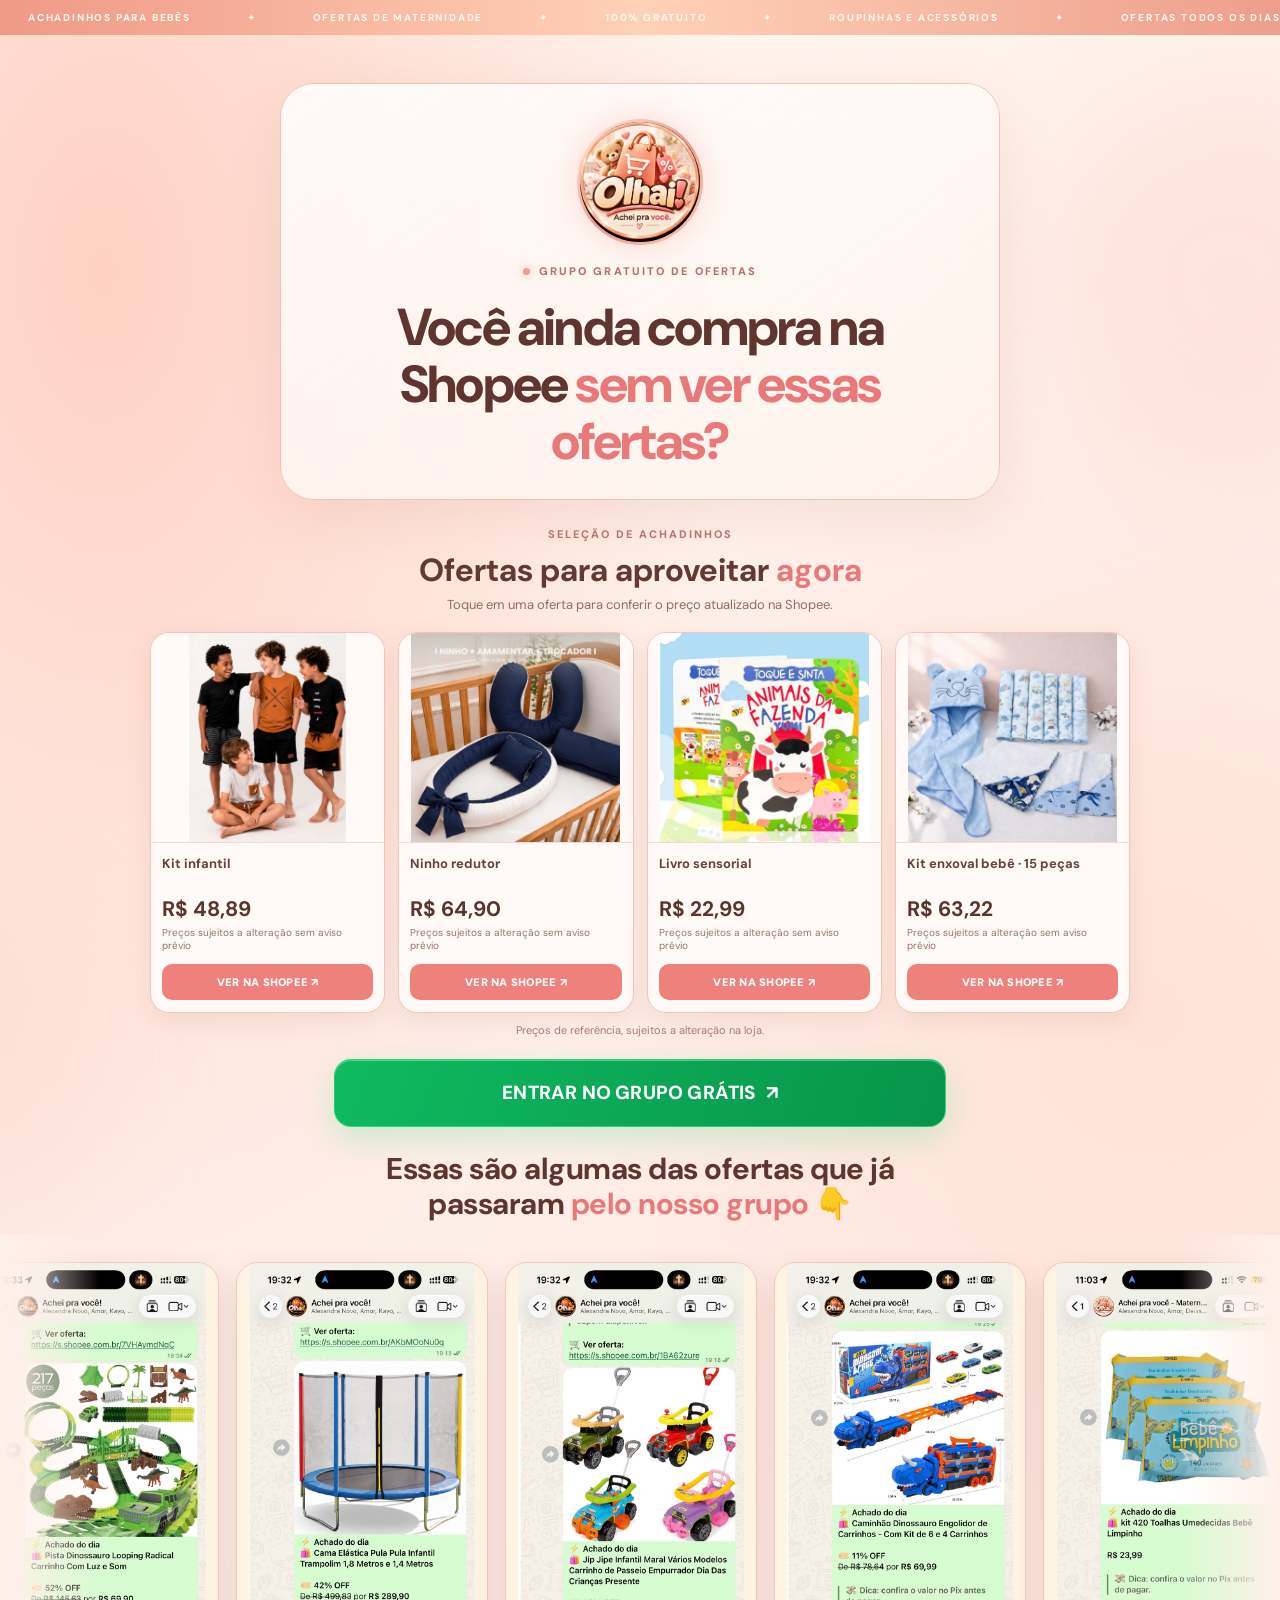
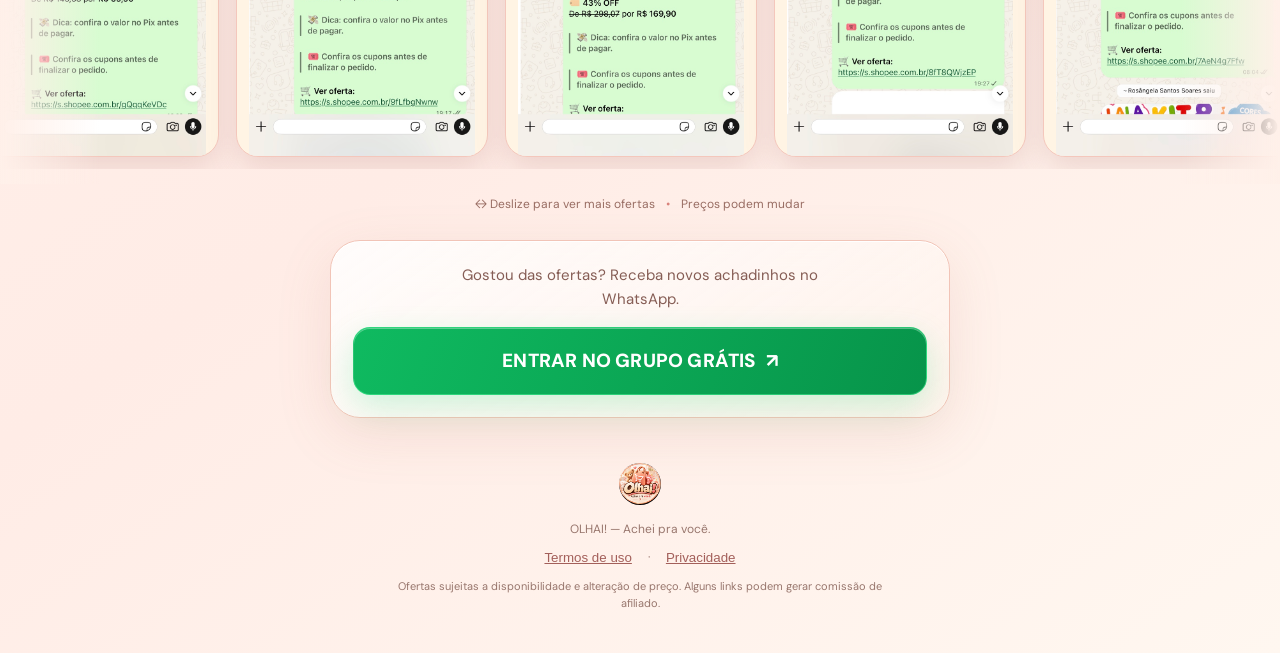
==== index.html @ b055be39 "final" ====
<!doctype html><html lang="pt-BR"><head><meta charset="utf-8"><meta name="viewport" content="width=device-width, initial-scale=1"><meta name="theme-color" content="#160f0b"><meta name="description" content="OLHAI: achadinhos e promoções selecionadas todos os dias no WhatsApp. Grupo 100% gratuito. Você só compra se quiser."><title>OLHAI! — Achei pra você</title><link rel="icon" href="favicon.png" type="image/png"><link rel="preconnect" href="https://fonts.googleapis.com"><link rel="preconnect" href="https://fonts.gstatic.com" crossorigin><link href="https://fonts.googleapis.com/css2?family=DM+Sans:wght@400;500;600;700;800&display=swap" rel="stylesheet"><link rel="stylesheet" href="style.css?v=20261020fotosreais"><script defer src="config.js?v=20261014b"></script><script defer src="script.js?v=20261020cards15"></script></head><body>
<div class="ambient ambient-one" aria-hidden="true"></div><div class="ambient ambient-two" aria-hidden="true"></div>
<div class="ticker" aria-label="Ofertas de maternidade e infantil"><div class="ticker-inner"><div class="ticker-set"><span class="ticker-item">ACHADINHOS PARA BEBÊS</span><span class="ticker-star">✦</span><span class="ticker-item">OFERTAS DE MATERNIDADE</span><span class="ticker-star">✦</span><span class="ticker-item">100% GRATUITO</span><span class="ticker-star">✦</span><span class="ticker-item">ROUPINHAS E ACESSÓRIOS</span><span class="ticker-star">✦</span><span class="ticker-item">OFERTAS TODOS OS DIAS</span><span class="ticker-star">✦</span><span class="ticker-item">VOCÊ COMPRA SE QUISER</span><span class="ticker-star">✦</span></div><div class="ticker-set" aria-hidden="true"><span class="ticker-item">ACHADINHOS PARA BEBÊS</span><span class="ticker-star">✦</span><span class="ticker-item">OFERTAS DE MATERNIDADE</span><span class="ticker-star">✦</span><span class="ticker-item">100% GRATUITO</span><span class="ticker-star">✦</span><span class="ticker-item">ROUPINHAS E ACESSÓRIOS</span><span class="ticker-star">✦</span><span class="ticker-item">OFERTAS TODOS OS DIAS</span><span class="ticker-star">✦</span><span class="ticker-item">VOCÊ COMPRA SE QUISER</span><span class="ticker-star">✦</span></div></div></div>
<main><section class="hero glass"><div class="logo-wrap"><img class="logo" src="logo.jpg" alt="Logo OLHAI — Achei pra você"></div><div class="eyebrow"><span class="live-dot"></span> GRUPO GRATUITO DE OFERTAS</div><h1>Você ainda compra na Shopee <em>sem ver essas ofertas?</em></h1></section><section class="featured-products" aria-labelledby="featured-title"><div class="featured-heading"><span class="featured-kicker">SELEÇÃO DE ACHADINHOS</span><h2 id="featured-title">Ofertas para aproveitar <em>agora</em></h2><p>Toque em uma oferta para conferir o preço atualizado na Shopee.</p></div><div class="featured-grid">
<a class="featured-card" href="https://s.shopee.com.br/6fiC6FoF1q" target="_blank" rel="noopener noreferrer sponsored"><div class="featured-visual"><img src="produto-01.jpg" alt="Foto do produto" loading="lazy" decoding="async"></div><div class="featured-details"><span class="featured-name">Kit infantil</span><strong>R$ 48,89</strong><small class="featured-price-note">Preços sujeitos a alteração sem aviso prévio</small><span class="featured-button">VER NA SHOPEE ↗</span></div></a>
<a class="featured-card" href="https://s.shopee.com.br/4qGXrm2icz" target="_blank" rel="noopener noreferrer sponsored"><div class="featured-visual"><img src="produto-02.jpg" alt="Foto do produto" loading="lazy" decoding="async"></div><div class="featured-details"><span class="featured-name">Ninho redutor</span><strong>R$ 64,90</strong><small class="featured-price-note">Preços sujeitos a alteração sem aviso prévio</small><span class="featured-button">VER NA SHOPEE ↗</span></div></a>
<a class="featured-card" href="https://s.shopee.com.br/30ota2JWts" target="_blank" rel="noopener noreferrer sponsored"><div class="featured-visual"><img src="produto-03.jpg" alt="Foto do produto" loading="lazy" decoding="async"></div><div class="featured-details"><span class="featured-name">Livro sensorial</span><strong>R$ 22,99</strong><small class="featured-price-note">Preços sujeitos a alteração sem aviso prévio</small><span class="featured-button">VER NA SHOPEE ↗</span></div></a>
<a class="featured-card" href="https://s.shopee.com.br/AKbThtaXzY" target="_blank" rel="noopener noreferrer sponsored"><div class="featured-visual"><img src="produto-04.jpg" alt="Foto do produto" loading="lazy" decoding="async"></div><div class="featured-details"><span class="featured-name">Kit enxoval bebê · 15 peças</span><strong>R$ 63,22</strong><small class="featured-price-note">Preços sujeitos a alteração sem aviso prévio</small><span class="featured-button">VER NA SHOPEE ↗</span></div></a>
</div><p class="featured-disclaimer">Preços de referência, sujeitos a alteração na loja.</p></section><div class="top-cta-wrap"><a class="cta top-cta" data-group href="#">ENTRAR NO GRUPO GRÁTIS <span aria-hidden="true">↗</span></a></div>
<section class="offers" aria-labelledby="offers-title"><div class="section-heading"><h2 id="offers-title">Essas são algumas das ofertas que já passaram <em>pelo nosso grupo 👇</em></h2></div><div class="carousel-bleed"><div class="edge-fade left"></div><div class="edge-fade right"></div><div class="carousel-viewport" id="carousel-viewport" aria-label="Carrossel de prints de ofertas; arraste para navegar"><div class="carousel-track" id="carousel-track"></div></div></div><div class="carousel-hint">↔ Deslize para ver mais ofertas <span>•</span> Preços podem mudar</div></section>
<section class="bottom glass"><p class="bottom-cta-text">Gostou das ofertas? Receba novos achadinhos no WhatsApp.</p><a class="cta" data-group href="#">ENTRAR NO GRUPO GRÁTIS <span aria-hidden="true">↗</span></a></section></main>
<footer><img src="logo.jpg" alt="" class="footer-logo"><p>OLHAI! — Achei pra você.</p><div class="footer-links"><button data-policy="terms">Termos de uso</button><span>·</span><button data-policy="privacy">Privacidade</button></div><small>Ofertas sujeitas a disponibilidade e alteração de preço. Alguns links podem gerar comissão de afiliado.</small></footer>
<dialog id="image-dialog" class="image-dialog"><button id="close-image" class="close" aria-label="Fechar imagem">×</button><img id="expanded-image" alt="Print da oferta ampliado"></dialog><dialog id="policy-dialog" class="policy-dialog"><button id="close-policy" class="close" aria-label="Fechar">×</button><h2 id="policy-title"></h2><p id="policy-text"></p></dialog>
</body></html>
---- style.css ----
:root{font-family:'DM Sans',Arial,sans-serif;color:#fff8ef;background:#150e0b;font-synthesis:none}*{box-sizing:border-box}html{width:100%;max-width:100%;overflow-x:clip}body{margin:0;width:100%;max-width:100%;min-height:100vh;overflow-x:clip;background:radial-gradient(ellipse at 10% 9%,#9b4b1d 0%,transparent 33%),radial-gradient(ellipse at 94% 38%,#75310f 0%,transparent 34%),linear-gradient(145deg,#20120b 0%,#140e0d 60%,#2b140b 100%)}button,a{-webkit-tap-highlight-color:transparent}.ambient{position:absolute;pointer-events:none;filter:blur(65px);opacity:.25;z-index:0}.ambient-one{width:400px;height:400px;top:80px;right:-150px;background:#f2a238;border-radius:50%}.ambient-two{width:300px;height:400px;top:870px;left:-200px;background:#d75b17;border-radius:50%}.ticker{height:35px;background:linear-gradient(90deg,#bc4a12,#f0a239,#b94611);color:#251107;overflow:hidden;white-space:nowrap;display:flex;align-items:center;font-size:10px;font-weight:800;letter-spacing:1.8px}.ticker-inner{min-width:max-content;animation:ticker 33s linear infinite}.ticker-inner span{padding:0 28px;color:#fff1ce}@keyframes ticker{to{transform:translateX(-40%)}}main{position:relative;z-index:1} .glass{background:linear-gradient(145deg,rgba(255,246,224,.16),rgba(255,242,220,.055));border:1px solid rgba(255,230,195,.25);box-shadow:0 20px 90px rgba(0,0,0,.19),inset 0 1px rgba(255,255,255,.18);backdrop-filter:blur(22px);-webkit-backdrop-filter:blur(22px)}.hero{width:min(92%,720px);margin:48px auto 0;border-radius:34px;padding:35px clamp(20px,5vw,54px) 38px;text-align:center}.logo-wrap{width:126px;height:126px;margin:0 auto 19px;border-radius:50%;padding:3px;background:linear-gradient(135deg,#ffdb77,#b75011,#f9ac39);box-shadow:0 0 32px #ff9a313b}.logo{width:100%;height:100%;object-fit:cover;border-radius:50%;display:block}.eyebrow{font-size:11px;letter-spacing:2.1px;font-weight:800;color:#ffbc6c;display:flex;align-items:center;justify-content:center;gap:9px}.live-dot{width:7px;height:7px;background:#fba93b;border-radius:50%;box-shadow:0 0 12px #ffb347}.hero h1{font-size:clamp(32px,5.2vw,52px);line-height:1.1;letter-spacing:-1.8px;max-width:590px;margin:21px auto 18px;font-weight:800}em{font-style:normal;color:#ffac42}.lead{font-size:clamp(15px,2.4vw,18px);line-height:1.65;color:#f4ddc8;max-width:535px;margin:0 auto 22px}.lead strong{color:#fff6e9;font-weight:700}.perks{display:flex;justify-content:center;flex-wrap:wrap;gap:9px;margin:0 auto 27px}.perks span{border:1px solid #ffc57c4b;background:#ffffff12;padding:8px 12px;border-radius:50px;font-size:12px;color:#ffe7cb;font-weight:700}.cta{position:relative;overflow:hidden;display:flex;justify-content:center;align-items:center;gap:10px;text-decoration:none;color:white;background:linear-gradient(105deg,#08b94e,#07803b);border:1px solid #50f59b82;border-radius:17px;padding:19px 16px;font-size:clamp(13px,2.5vw,17px);font-weight:800;letter-spacing:.2px;box-shadow:0 12px 34px #00d76732,inset 0 1px #ffffff55;animation:pulse 2.6s ease-in-out infinite;isolation:isolate}.cta:before{content:'';position:absolute;z-index:-1;inset:-120% auto -120% -45%;width:26%;background:linear-gradient(90deg,transparent,#ffffff66,transparent);transform:rotate(20deg);animation:shine 3.7s ease-in-out infinite}.cta:hover{filter:brightness(1.12)}@keyframes shine{0%,38%{left:-50%}80%,100%{left:125%}}@keyframes pulse{0%,100%{box-shadow:0 10px 30px #00d76732,0 0 0 0 #12d66b3b}55%{box-shadow:0 12px 34px #00d76745,0 0 0 9px #12d66b00}}.whatsapp{font-size:22px;line-height:1}.cta-caption{font-size:12px;color:#e4c6a7;margin:15px 0 0}.offers{margin:70px 0 72px}.section-heading{text-align:center;padding:0 20px;margin:0 auto 25px;max-width:650px}.section-heading h2{font-size:clamp(27px,4.4vw,41px);line-height:1.18;letter-spacing:-1px;margin:13px 0}.section-heading p{font-size:14px;color:#e4c6a7;margin:0}.gold{color:#f8b563}.carousel-bleed{width:100%;max-width:100%;position:relative;left:auto;transform:none;padding:15px 0;overflow:hidden}.carousel-viewport{width:100%;max-width:100%;overflow:hidden;touch-action:pan-y;cursor:grab;user-select:none;-webkit-user-select:none}.carousel-viewport.dragging{cursor:grabbing}.carousel-track{display:flex;gap:17px;width:max-content;will-change:transform;padding:12px 0}.offer-card{width:clamp(175px,22vw,252px);height:clamp(360px,43vw,495px);border:1px solid #ffd7a856;border-radius:22px;overflow:hidden;padding:0;flex-shrink:0;background:#fff4e4;box-shadow:0 18px 35px #0007;cursor:zoom-in;transition:box-shadow .2s,transform .2s}.offer-card:hover{box-shadow:0 20px 45px #000b,0 0 0 2px #ffaf57aa;transform:translateY(-3px)}.offer-image{width:100%;height:100%;object-fit:contain;display:block;pointer-events:none}.edge-fade{position:absolute;z-index:2;top:0;bottom:0;width:min(8vw,100px);pointer-events:none}.edge-fade.left{left:0;background:linear-gradient(90deg,#29180f,transparent)}.edge-fade.right{right:0;background:linear-gradient(270deg,#2a170f,transparent)}.carousel-hint{text-align:center;font-size:12px;color:#f3d0a8;margin:12px 0 0}.carousel-hint span{margin:0 8px;color:#ef9943}.bottom{width:min(92%,620px);margin:0 auto 75px;text-align:center;border-radius:30px;padding:34px clamp(20px,4vw,42px)}.bottom-icon{font-size:30px;color:#ffbc62}.bottom h2{font-size:clamp(30px,4vw,43px);line-height:1.1;margin:10px 0}.bottom p{color:#f4d5b8;font-size:15px;line-height:1.6;max-width:410px;margin:0 auto 18px}.free-pill{font-size:11px;letter-spacing:1px;font-weight:800;color:#ffe2a9;border:1px solid #ffd49b54;background:#ffffff0b;border-radius:30px;padding:11px;margin-bottom:22px}footer{position:relative;z-index:1;text-align:center;padding:0 20px 40px;color:#bda38c;font-size:12px}.footer-logo{width:42px;height:42px;border-radius:50%;object-fit:cover}.footer-links{display:flex;gap:10px;justify-content:center;margin:12px}.footer-links button{border:0;background:transparent;color:#e6b77f;cursor:pointer;text-decoration:underline}footer small{display:block;max-width:500px;margin:auto;font-size:11px;line-height:1.6}.image-dialog{border:1px solid #ffcd9266;border-radius:18px;padding:12px;background:#211610;max-width:min(94vw,570px);max-height:92vh;box-shadow:0 24px 100px #000c}.image-dialog::backdrop,.policy-dialog::backdrop{background:#000c;backdrop-filter:blur(5px)}.image-dialog img{display:block;max-width:100%;max-height:85vh;object-fit:contain;border-radius:9px}.close{position:absolute;top:8px;right:8px;z-index:2;border:0;background:#1d100de8;color:white;width:34px;height:34px;border-radius:50%;font-size:25px;cursor:pointer}.policy-dialog{position:relative;background:#2b1b12;color:#fff2de;border:1px solid #f3bb7b5e;border-radius:20px;padding:35px;max-width:min(92vw,540px);line-height:1.7}@media(max-width:600px){.ticker{height:29px}.hero{margin-top:19px;border-radius:27px;padding:24px 20px 27px}.logo-wrap{width:97px;height:97px;margin-bottom:17px}.hero h1{letter-spacing:-1.2px;margin:17px auto 14px}.lead{line-height:1.55}.perks{gap:6px;margin-bottom:22px}.perks span{font-size:10px;padding:7px 9px}.offers{margin:48px 0 52px}.section-heading{margin-bottom:14px}.carousel-track{gap:11px}.offer-card{width:43vw;height:83vw;border-radius:16px}.edge-fade{width:17px}.bottom{margin-bottom:48px}.carousel-hint{font-size:11px}}@media(prefers-reduced-motion:reduce){.ticker-inner,.cta,.cta:before{animation:none!important}}

/* Protecao contra deslocamento lateral em zoom e navegadores mobile */
main,section,footer{max-width:100%} .hero,.bottom{max-width:calc(100% - 24px)} .carousel-track{max-width:none} @supports (overflow:clip){html,body{overflow-x:clip}}

/* Containment: avoid horizontal document expansion at any viewport width */
html,body{min-width:0;overflow-x:hidden}main,.offers,.carousel-bleed,.carousel-viewport{min-width:0;max-width:100%}.carousel-bleed{left:0;right:0;transform:none}.carousel-track{max-width:none;flex-wrap:nowrap}.hero,.bottom{box-sizing:border-box;margin-left:auto;margin-right:auto}

/* Layout compacto: ofertas imediatamente após o título */
.hero{padding-bottom:28px}.hero h1{margin-bottom:0}.offers{margin:24px 0 28px}.section-heading{margin-bottom:12px}.section-heading h2{font-size:clamp(20px,3.7vw,30px);letter-spacing:-.5px}.bottom{margin-bottom:45px;padding:22px}.bottom-cta-text{margin:0 auto 16px!important;font-size:15px!important}body{overflow-x:hidden}.carousel-bleed{overflow:hidden;width:100%;max-width:100%}
@media(max-width:600px){.hero{padding-bottom:24px}.offers{margin:18px 0 25px}.section-heading h2{font-size:22px}.section-heading{padding:0 16px}}

/* Botão de acesso direto entre o título e o carrossel */
.top-cta-wrap{width:min(92%,480px);margin:22px auto 0;padding:0 4px}.top-cta{min-height:56px}@media(max-width:600px){.top-cta-wrap{margin-top:15px}.top-cta{min-height:52px;padding:15px 12px}}

/* Faixa superior em loop continuo, sem intervalos */
.ticker{width:100%;overflow:hidden}.ticker-inner{display:flex;align-items:center;width:max-content;min-width:0;animation:ticker-loop 26s linear infinite;will-change:transform}.ticker-set{flex:0 0 auto;white-space:nowrap}.ticker-set span{padding:0 28px;color:#fff1ce}@keyframes ticker-loop{from{transform:translateX(0)}to{transform:translateX(-50%)}}
@media(prefers-reduced-motion:reduce){.ticker-inner{animation:none}}

/* iOS/Android: permitir gesto horizontal dentro do carrossel, sem bloquear a rolagem vertical da página. */
.carousel-viewport{touch-action:pan-y pinch-zoom;overscroll-behavior-x:contain;-webkit-user-select:none;user-select:none}
.carousel-track,.offer-card,.offer-image{touch-action:pan-y pinch-zoom}
.carousel-track{transform:translate3d(0,0,0)}

/* iOS: keep the document canvas aligned to the actually visible viewport when zoom changes. */
html{width:100%;min-width:0;overflow-x:clip}
body{width:var(--olhai-visible-width,100%);max-width:none;min-width:0;margin:0 auto;overflow-x:clip}
main,footer,.ticker{width:100%;max-width:100%}
.hero,.bottom,.top-cta-wrap{margin-left:auto;margin-right:auto}
.carousel-bleed,.carousel-viewport{width:100%;max-width:100%;overflow:hidden}

/* CTAs: maior destaque no celular, sem alterar a largura responsiva */
.top-cta-wrap{width:min(92%,620px)}
.cta{min-height:68px;padding:21px 20px;font-size:clamp(16px,2.8vw,19px);line-height:1.25;text-align:center}
@media(max-width:600px){
 .top-cta-wrap{width:calc(100% - 32px);max-width:620px;padding:0;margin-top:16px}
 .top-cta,.bottom .cta{width:100%;min-height:68px;padding:20px 12px;font-size:16px;font-weight:800;letter-spacing:.1px;border-radius:16px}
 .bottom{width:calc(100% - 32px);padding:20px 14px}
}

/* Identidade maternidade e infantil */
:root{color:#593832;background:#fff2ed}
body{background:radial-gradient(ellipse at 8% 12%,#ffd1c4 0%,transparent 39%),radial-gradient(ellipse at 90% 45%,#ffe2d7 0%,transparent 38%),linear-gradient(145deg,#fff7f0 0%,#ffece6 65%,#fff7f0 100%)}
.ambient-one{background:#f9ac9c;opacity:.18}.ambient-two{background:#f3b6a7;opacity:.16}
.ticker{background:linear-gradient(90deg,#ef9986,#ffd1b7,#ed9e8c);color:#6a3430}.ticker-set span{color:#fff8f4}
.glass{background:linear-gradient(145deg,rgba(255,255,255,.82),rgba(255,243,236,.68));border-color:#f1c4b7;box-shadow:0 16px 55px #b36c5922,inset 0 1px #fff}
.hero h1,.section-heading h2{color:#60352f}.hero h1 em,.section-heading em,em{color:#e87978}
.logo-wrap{background:linear-gradient(135deg,#fff1e3,#ed9b88,#ffc7af);box-shadow:0 0 32px #f3a49c65}
.eyebrow{color:#b96e68}.live-dot{background:#ef9c8c;box-shadow:0 0 12px #efa596}
.cta{background:linear-gradient(110deg,#0fba60,#07944a);color:white}
.carousel-hint{color:#996d63}.carousel-hint span{color:#d9837b}
.offer-card{border-color:#f4c7bc;box-shadow:0 12px 30px #9d625b30}
.edge-fade.left{background:linear-gradient(90deg,#fff0e9,transparent)}.edge-fade.right{background:linear-gradient(270deg,#fff0e9,transparent)}
.bottom p{color:#865d55}footer{color:#98766d}footer .footer-links button{color:#a35f5a}
.policy-dialog{background:#fff4ed;color:#633d37;border-color:#f3c3b9}.image-dialog{background:#fff2ed;border-color:#eeb7a7}

/* Corrige a faixa contínua sem lacunas */
.ticker{overflow:hidden;display:flex;width:100%;white-space:nowrap}
.ticker-inner{display:flex;align-items:center;width:max-content;min-width:max-content;flex:none;gap:0;animation:olhaiContinuous 36s linear infinite!important}
.ticker-set{display:flex;align-items:center;flex:0 0 auto;gap:0;white-space:nowrap}
.ticker-item{display:inline-flex;align-items:center;flex:none;padding:0 26px;font-weight:800}
.ticker-star{display:inline-flex;flex:none;padding:0 9px;color:#fff8f4}
@keyframes olhaiContinuous{0%{transform:translate3d(0,0,0)}100%{transform:translate3d(-50%,0,0)}}
@media(max-width:600px){.ticker-item{padding:0 18px}.ticker-star{padding:0 7px}}
@media(prefers-reduced-motion:reduce){.ticker-inner{animation:none!important}}

/* Quatro ofertas clicáveis, imediatamente abaixo do destaque principal */
.featured-products{width:min(92%,980px);margin:22px auto 12px;box-sizing:border-box}
.featured-heading{text-align:center;margin:0 auto 19px}
.featured-kicker{font-size:11px;letter-spacing:2px;color:#bb7770;font-weight:800}
.featured-heading h2{font-size:clamp(22px,3.3vw,32px);color:#633a33;line-height:1.16;margin:9px 0 7px}
.featured-heading h2 em{font-style:normal;color:#e87978}
.featured-heading p{font-size:13px;color:#936d64;margin:0}
.featured-grid{display:grid;grid-template-columns:repeat(4,minmax(0,1fr));gap:13px}
.featured-card{display:flex;flex-direction:column;min-width:0;overflow:hidden;text-decoration:none;border-radius:19px;background:#fffaf7;border:1px solid #f0c6ba;box-shadow:0 8px 23px #a36a5b20;transition:transform .2s,box-shadow .2s}
.featured-card:hover{transform:translateY(-3px);box-shadow:0 12px 28px #a36a5b33}
.featured-visual{height:105px;display:grid;place-items:center;font-size:51px;background:linear-gradient(140deg,#ffe2d8,#fff2e9);border-bottom:1px solid #f5d8cf}
.featured-details{display:flex;flex-direction:column;gap:8px;padding:13px 11px 12px;flex:1;min-width:0}
.featured-name{font-size:13px;font-weight:700;color:#67413a;min-height:34px;line-height:1.3}
.featured-details strong{font-size:21px;color:#59352e;line-height:1.1}
.featured-button{display:block;margin-top:auto;text-align:center;border-radius:10px;background:#ee817c;color:white;padding:11px 4px;font-size:11px;font-weight:900;letter-spacing:.25px}
.featured-disclaimer{text-align:center;color:#a47d73;font-size:11px;margin:10px 0 0}
@media(max-width:700px){.featured-grid{grid-template-columns:repeat(2,minmax(0,1fr));gap:10px}.featured-products{width:calc(100% - 32px);margin-top:18px}.featured-visual{height:95px;font-size:45px}.featured-details strong{font-size:20px}.featured-button{font-size:10px}}

/* Fotos reais dos produtos, responsivas e sem cortes */
.featured-visual{height:clamp(145px,18vw,210px);padding:0;overflow:hidden;background:#fffaf7;display:block}
.featured-visual img{display:block;width:100%;height:100%;object-fit:contain;object-position:center}
.featured-price-note{display:block;font-size:10px;line-height:1.3;color:#98736b;margin-top:-3px;margin-bottom:4px}
@media(max-width:700px){.featured-visual{height:clamp(140px,39vw,200px)}.featured-price-note{font-size:9px}}
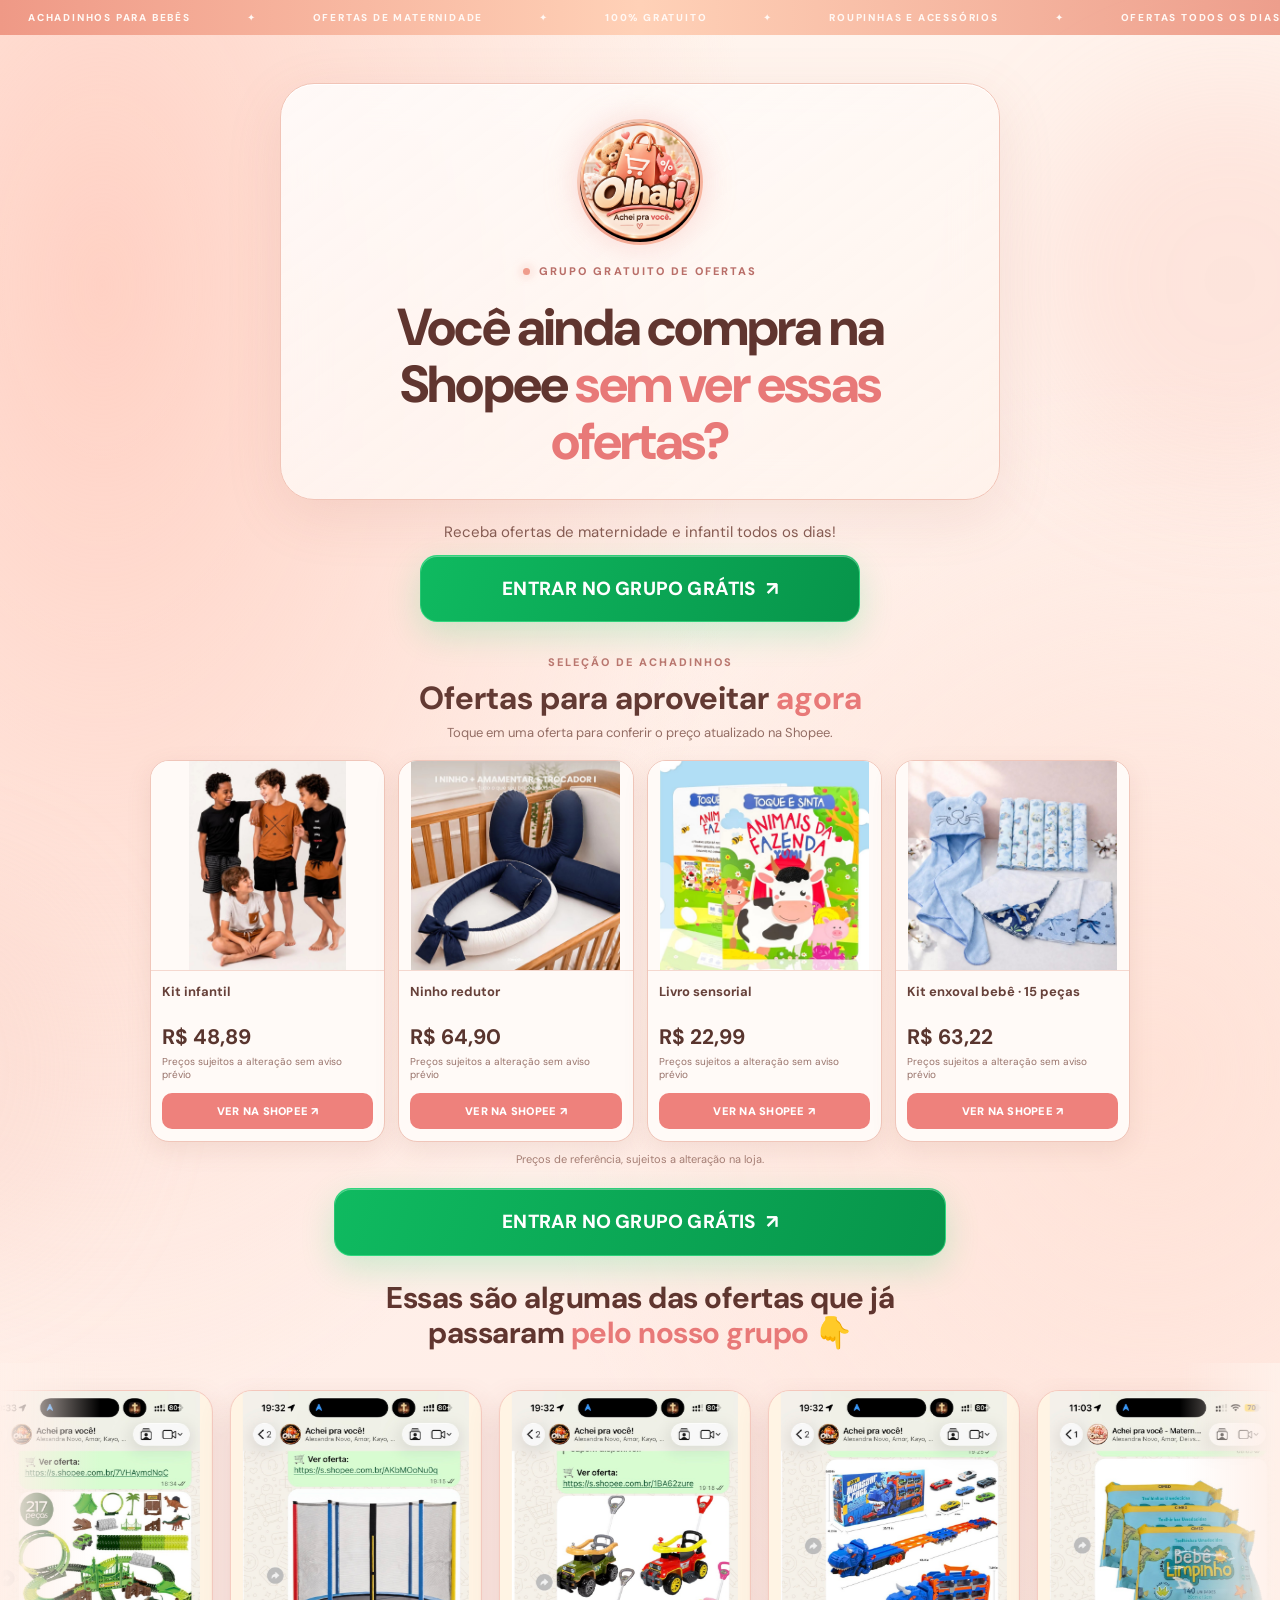
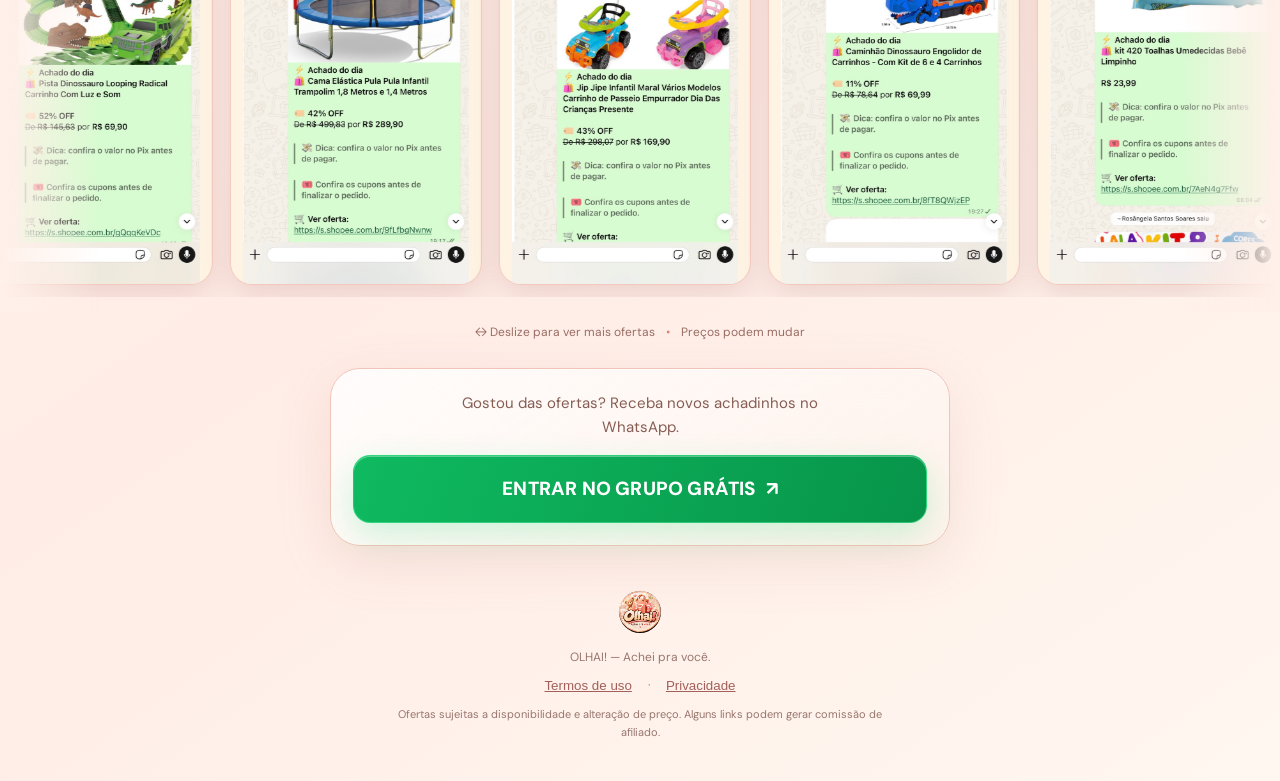
==== commit c7b48fa0: "final" ====
--- a/index.html
+++ b/index.html
@@ -1,7 +1,7 @@
-<!doctype html><html lang="pt-BR"><head><meta charset="utf-8"><meta name="viewport" content="width=device-width, initial-scale=1"><meta name="theme-color" content="#160f0b"><meta name="description" content="OLHAI: achadinhos e promoções selecionadas todos os dias no WhatsApp. Grupo 100% gratuito. Você só compra se quiser."><title>OLHAI! — Achei pra você</title><link rel="icon" href="favicon.png" type="image/png"><link rel="preconnect" href="https://fonts.googleapis.com"><link rel="preconnect" href="https://fonts.gstatic.com" crossorigin><link href="https://fonts.googleapis.com/css2?family=DM+Sans:wght@400;500;600;700;800&display=swap" rel="stylesheet"><link rel="stylesheet" href="style.css?v=20261020fotosreais"><script defer src="config.js?v=20261014b"></script><script defer src="script.js?v=20261020cards15"></script></head><body>
+<!doctype html><html lang="pt-BR"><head><meta charset="utf-8"><meta name="viewport" content="width=device-width, initial-scale=1"><meta name="theme-color" content="#160f0b"><meta name="description" content="OLHAI: achadinhos e promoções selecionadas todos os dias no WhatsApp. Grupo 100% gratuito. Você só compra se quiser."><title>OLHAI! — Achei pra você</title><link rel="icon" href="favicon.png" type="image/png"><link rel="preconnect" href="https://fonts.googleapis.com"><link rel="preconnect" href="https://fonts.gstatic.com" crossorigin><link href="https://fonts.googleapis.com/css2?family=DM+Sans:wght@400;500;600;700;800&display=swap" rel="stylesheet"><link rel="stylesheet" href="style.css?v=20261020botao3"><script defer src="config.js?v=20261014b"></script><script defer src="script.js?v=20261020cards15"></script></head><body>
 <div class="ambient ambient-one" aria-hidden="true"></div><div class="ambient ambient-two" aria-hidden="true"></div>
 <div class="ticker" aria-label="Ofertas de maternidade e infantil"><div class="ticker-inner"><div class="ticker-set"><span class="ticker-item">ACHADINHOS PARA BEBÊS</span><span class="ticker-star">✦</span><span class="ticker-item">OFERTAS DE MATERNIDADE</span><span class="ticker-star">✦</span><span class="ticker-item">100% GRATUITO</span><span class="ticker-star">✦</span><span class="ticker-item">ROUPINHAS E ACESSÓRIOS</span><span class="ticker-star">✦</span><span class="ticker-item">OFERTAS TODOS OS DIAS</span><span class="ticker-star">✦</span><span class="ticker-item">VOCÊ COMPRA SE QUISER</span><span class="ticker-star">✦</span></div><div class="ticker-set" aria-hidden="true"><span class="ticker-item">ACHADINHOS PARA BEBÊS</span><span class="ticker-star">✦</span><span class="ticker-item">OFERTAS DE MATERNIDADE</span><span class="ticker-star">✦</span><span class="ticker-item">100% GRATUITO</span><span class="ticker-star">✦</span><span class="ticker-item">ROUPINHAS E ACESSÓRIOS</span><span class="ticker-star">✦</span><span class="ticker-item">OFERTAS TODOS OS DIAS</span><span class="ticker-star">✦</span><span class="ticker-item">VOCÊ COMPRA SE QUISER</span><span class="ticker-star">✦</span></div></div></div>
-<main><section class="hero glass"><div class="logo-wrap"><img class="logo" src="logo.jpg" alt="Logo OLHAI — Achei pra você"></div><div class="eyebrow"><span class="live-dot"></span> GRUPO GRATUITO DE OFERTAS</div><h1>Você ainda compra na Shopee <em>sem ver essas ofertas?</em></h1></section><section class="featured-products" aria-labelledby="featured-title"><div class="featured-heading"><span class="featured-kicker">SELEÇÃO DE ACHADINHOS</span><h2 id="featured-title">Ofertas para aproveitar <em>agora</em></h2><p>Toque em uma oferta para conferir o preço atualizado na Shopee.</p></div><div class="featured-grid">
+<main><section class="hero glass"><div class="logo-wrap"><img class="logo" src="logo.jpg" alt="Logo OLHAI — Achei pra você"></div><div class="eyebrow"><span class="live-dot"></span> GRUPO GRATUITO DE OFERTAS</div><h1>Você ainda compra na Shopee <em>sem ver essas ofertas?</em></h1></section><section class="hero-cta-section" aria-label="Entrar no grupo de maternidade"><p>Receba ofertas de maternidade e infantil todos os dias!</p><a class="cta hero-cta" data-group href="#">ENTRAR NO GRUPO GRÁTIS <span aria-hidden="true">↗</span></a></section><section class="featured-products" aria-labelledby="featured-title"><div class="featured-heading"><span class="featured-kicker">SELEÇÃO DE ACHADINHOS</span><h2 id="featured-title">Ofertas para aproveitar <em>agora</em></h2><p>Toque em uma oferta para conferir o preço atualizado na Shopee.</p></div><div class="featured-grid">
 <a class="featured-card" href="https://s.shopee.com.br/6fiC6FoF1q" target="_blank" rel="noopener noreferrer sponsored"><div class="featured-visual"><img src="produto-01.jpg" alt="Foto do produto" loading="lazy" decoding="async"></div><div class="featured-details"><span class="featured-name">Kit infantil</span><strong>R$ 48,89</strong><small class="featured-price-note">Preços sujeitos a alteração sem aviso prévio</small><span class="featured-button">VER NA SHOPEE ↗</span></div></a>
 <a class="featured-card" href="https://s.shopee.com.br/4qGXrm2icz" target="_blank" rel="noopener noreferrer sponsored"><div class="featured-visual"><img src="produto-02.jpg" alt="Foto do produto" loading="lazy" decoding="async"></div><div class="featured-details"><span class="featured-name">Ninho redutor</span><strong>R$ 64,90</strong><small class="featured-price-note">Preços sujeitos a alteração sem aviso prévio</small><span class="featured-button">VER NA SHOPEE ↗</span></div></a>
 <a class="featured-card" href="https://s.shopee.com.br/30ota2JWts" target="_blank" rel="noopener noreferrer sponsored"><div class="featured-visual"><img src="produto-03.jpg" alt="Foto do produto" loading="lazy" decoding="async"></div><div class="featured-details"><span class="featured-name">Livro sensorial</span><strong>R$ 22,99</strong><small class="featured-price-note">Preços sujeitos a alteração sem aviso prévio</small><span class="featured-button">VER NA SHOPEE ↗</span></div></a>
--- a/style.css
+++ b/style.css
@@ -87,3 +87,10 @@
 .featured-visual img{display:block;width:100%;height:100%;object-fit:contain;object-position:center}
 .featured-price-note{display:block;font-size:10px;line-height:1.3;color:#98736b;margin-top:-3px;margin-bottom:4px}
 @media(max-width:700px){.featured-visual{height:clamp(140px,39vw,200px)}.featured-price-note{font-size:9px}}
+
+/* CTA extra abaixo do destaque principal */
+.hero-cta-section{display:flex;flex-direction:column;align-items:center;gap:12px;text-align:center;padding:22px 16px 6px;margin:0 auto;max-width:620px}
+.hero-cta-section p{margin:0;color:#855c53;font-size:15px;line-height:1.4}
+.hero-cta-section .hero-cta{display:flex;align-items:center;justify-content:center;width:min(100%,440px);min-height:58px;text-align:center;box-sizing:border-box;animation:olhaiCtaPulse 2.8s ease-in-out infinite}
+@keyframes olhaiCtaPulse{0%,100%{box-shadow:0 4px 12px rgba(28,139,78,.16)}50%{box-shadow:0 4px 23px rgba(28,139,78,.35)}}
+@media(max-width:600px){.hero-cta-section{padding:18px 14px 2px;gap:10px}.hero-cta-section p{font-size:13px}.hero-cta-section .hero-cta{min-height:54px}}
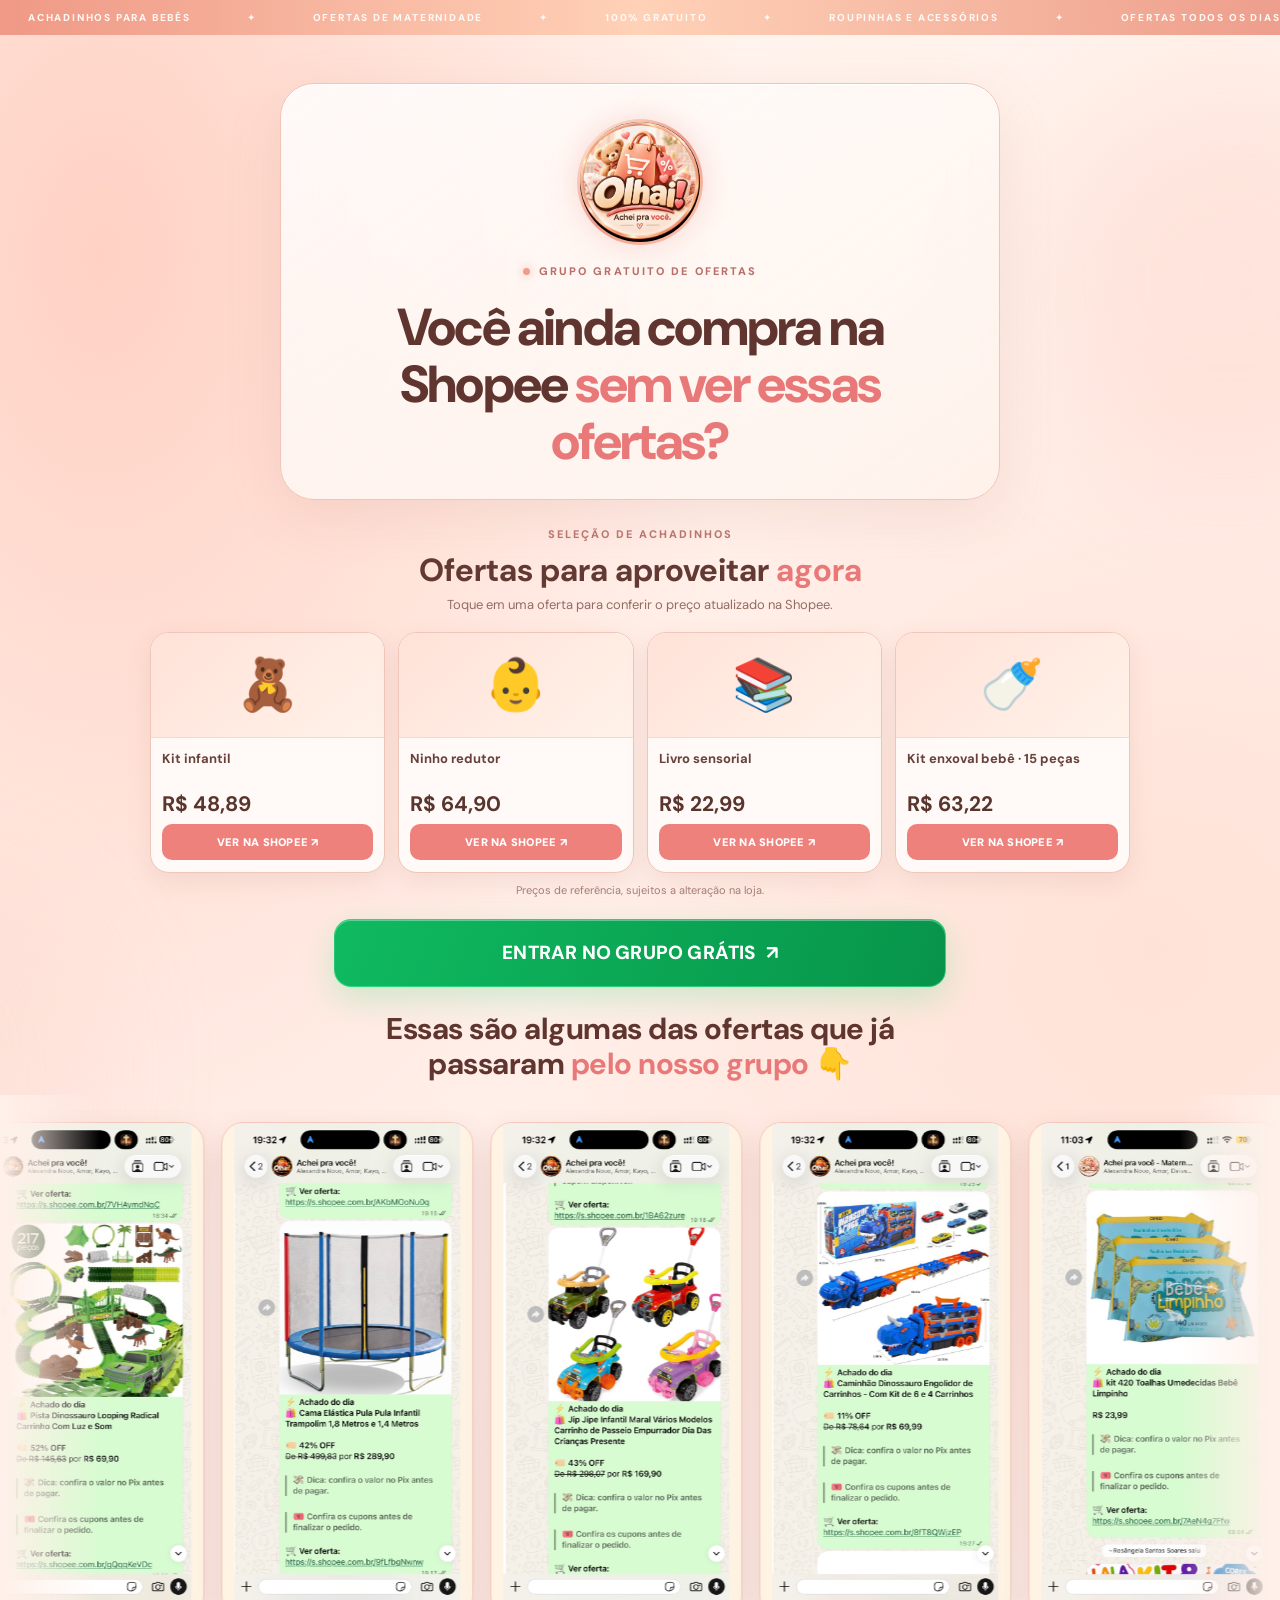
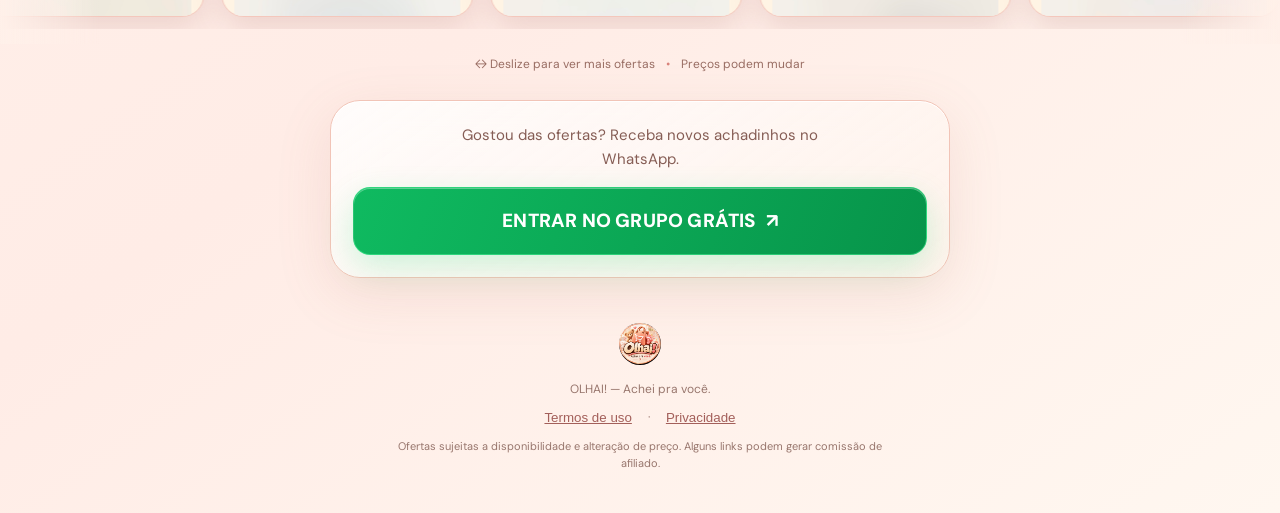
==== commit 36c654cc: "final" ====
--- a/index.html
+++ b/index.html
@@ -1,11 +1,11 @@
-<!doctype html><html lang="pt-BR"><head><meta charset="utf-8"><meta name="viewport" content="width=device-width, initial-scale=1"><meta name="theme-color" content="#160f0b"><meta name="description" content="OLHAI: achadinhos e promoções selecionadas todos os dias no WhatsApp. Grupo 100% gratuito. Você só compra se quiser."><title>OLHAI! — Achei pra você</title><link rel="icon" href="favicon.png" type="image/png"><link rel="preconnect" href="https://fonts.googleapis.com"><link rel="preconnect" href="https://fonts.gstatic.com" crossorigin><link href="https://fonts.googleapis.com/css2?family=DM+Sans:wght@400;500;600;700;800&display=swap" rel="stylesheet"><link rel="stylesheet" href="style.css?v=20261020botao3"><script defer src="config.js?v=20261014b"></script><script defer src="script.js?v=20261020cards15"></script></head><body>
+<!doctype html><html lang="pt-BR"><head><meta charset="utf-8"><meta name="viewport" content="width=device-width, initial-scale=1"><meta name="theme-color" content="#160f0b"><meta name="description" content="OLHAI: achadinhos e promoções selecionadas todos os dias no WhatsApp. Grupo 100% gratuito. Você só compra se quiser."><title>OLHAI! — Achei pra você</title><link rel="icon" href="favicon.png" type="image/png"><link rel="preconnect" href="https://fonts.googleapis.com"><link rel="preconnect" href="https://fonts.gstatic.com" crossorigin><link href="https://fonts.googleapis.com/css2?family=DM+Sans:wght@400;500;600;700;800&display=swap" rel="stylesheet"><link rel="stylesheet" href="style.css?v=20261020cards15"><script defer src="config.js?v=20261014b"></script><script defer src="script.js?v=20261020cards15"></script></head><body>
 <div class="ambient ambient-one" aria-hidden="true"></div><div class="ambient ambient-two" aria-hidden="true"></div>
 <div class="ticker" aria-label="Ofertas de maternidade e infantil"><div class="ticker-inner"><div class="ticker-set"><span class="ticker-item">ACHADINHOS PARA BEBÊS</span><span class="ticker-star">✦</span><span class="ticker-item">OFERTAS DE MATERNIDADE</span><span class="ticker-star">✦</span><span class="ticker-item">100% GRATUITO</span><span class="ticker-star">✦</span><span class="ticker-item">ROUPINHAS E ACESSÓRIOS</span><span class="ticker-star">✦</span><span class="ticker-item">OFERTAS TODOS OS DIAS</span><span class="ticker-star">✦</span><span class="ticker-item">VOCÊ COMPRA SE QUISER</span><span class="ticker-star">✦</span></div><div class="ticker-set" aria-hidden="true"><span class="ticker-item">ACHADINHOS PARA BEBÊS</span><span class="ticker-star">✦</span><span class="ticker-item">OFERTAS DE MATERNIDADE</span><span class="ticker-star">✦</span><span class="ticker-item">100% GRATUITO</span><span class="ticker-star">✦</span><span class="ticker-item">ROUPINHAS E ACESSÓRIOS</span><span class="ticker-star">✦</span><span class="ticker-item">OFERTAS TODOS OS DIAS</span><span class="ticker-star">✦</span><span class="ticker-item">VOCÊ COMPRA SE QUISER</span><span class="ticker-star">✦</span></div></div></div>
-<main><section class="hero glass"><div class="logo-wrap"><img class="logo" src="logo.jpg" alt="Logo OLHAI — Achei pra você"></div><div class="eyebrow"><span class="live-dot"></span> GRUPO GRATUITO DE OFERTAS</div><h1>Você ainda compra na Shopee <em>sem ver essas ofertas?</em></h1></section><section class="hero-cta-section" aria-label="Entrar no grupo de maternidade"><p>Receba ofertas de maternidade e infantil todos os dias!</p><a class="cta hero-cta" data-group href="#">ENTRAR NO GRUPO GRÁTIS <span aria-hidden="true">↗</span></a></section><section class="featured-products" aria-labelledby="featured-title"><div class="featured-heading"><span class="featured-kicker">SELEÇÃO DE ACHADINHOS</span><h2 id="featured-title">Ofertas para aproveitar <em>agora</em></h2><p>Toque em uma oferta para conferir o preço atualizado na Shopee.</p></div><div class="featured-grid">
-<a class="featured-card" href="https://s.shopee.com.br/6fiC6FoF1q" target="_blank" rel="noopener noreferrer sponsored"><div class="featured-visual"><img src="produto-01.jpg" alt="Foto do produto" loading="lazy" decoding="async"></div><div class="featured-details"><span class="featured-name">Kit infantil</span><strong>R$ 48,89</strong><small class="featured-price-note">Preços sujeitos a alteração sem aviso prévio</small><span class="featured-button">VER NA SHOPEE ↗</span></div></a>
-<a class="featured-card" href="https://s.shopee.com.br/4qGXrm2icz" target="_blank" rel="noopener noreferrer sponsored"><div class="featured-visual"><img src="produto-02.jpg" alt="Foto do produto" loading="lazy" decoding="async"></div><div class="featured-details"><span class="featured-name">Ninho redutor</span><strong>R$ 64,90</strong><small class="featured-price-note">Preços sujeitos a alteração sem aviso prévio</small><span class="featured-button">VER NA SHOPEE ↗</span></div></a>
-<a class="featured-card" href="https://s.shopee.com.br/30ota2JWts" target="_blank" rel="noopener noreferrer sponsored"><div class="featured-visual"><img src="produto-03.jpg" alt="Foto do produto" loading="lazy" decoding="async"></div><div class="featured-details"><span class="featured-name">Livro sensorial</span><strong>R$ 22,99</strong><small class="featured-price-note">Preços sujeitos a alteração sem aviso prévio</small><span class="featured-button">VER NA SHOPEE ↗</span></div></a>
-<a class="featured-card" href="https://s.shopee.com.br/AKbThtaXzY" target="_blank" rel="noopener noreferrer sponsored"><div class="featured-visual"><img src="produto-04.jpg" alt="Foto do produto" loading="lazy" decoding="async"></div><div class="featured-details"><span class="featured-name">Kit enxoval bebê · 15 peças</span><strong>R$ 63,22</strong><small class="featured-price-note">Preços sujeitos a alteração sem aviso prévio</small><span class="featured-button">VER NA SHOPEE ↗</span></div></a>
+<main><section class="hero glass"><div class="logo-wrap"><img class="logo" src="logo.jpg" alt="Logo OLHAI — Achei pra você"></div><div class="eyebrow"><span class="live-dot"></span> GRUPO GRATUITO DE OFERTAS</div><h1>Você ainda compra na Shopee <em>sem ver essas ofertas?</em></h1></section><section class="featured-products" aria-labelledby="featured-title"><div class="featured-heading"><span class="featured-kicker">SELEÇÃO DE ACHADINHOS</span><h2 id="featured-title">Ofertas para aproveitar <em>agora</em></h2><p>Toque em uma oferta para conferir o preço atualizado na Shopee.</p></div><div class="featured-grid">
+<a class="featured-card" href="https://s.shopee.com.br/6fiC6FoF1q" target="_blank" rel="noopener noreferrer sponsored"><div class="featured-visual" aria-hidden="true">🧸</div><div class="featured-details"><span class="featured-name">Kit infantil</span><strong>R$ 48,89</strong><span class="featured-button">VER NA SHOPEE ↗</span></div></a>
+<a class="featured-card" href="https://s.shopee.com.br/4qGXrm2icz" target="_blank" rel="noopener noreferrer sponsored"><div class="featured-visual" aria-hidden="true">👶</div><div class="featured-details"><span class="featured-name">Ninho redutor</span><strong>R$ 64,90</strong><span class="featured-button">VER NA SHOPEE ↗</span></div></a>
+<a class="featured-card" href="https://s.shopee.com.br/30ota2JWts" target="_blank" rel="noopener noreferrer sponsored"><div class="featured-visual" aria-hidden="true">📚</div><div class="featured-details"><span class="featured-name">Livro sensorial</span><strong>R$ 22,99</strong><span class="featured-button">VER NA SHOPEE ↗</span></div></a>
+<a class="featured-card" href="https://s.shopee.com.br/AKbThtaXzY" target="_blank" rel="noopener noreferrer sponsored"><div class="featured-visual" aria-hidden="true">🍼</div><div class="featured-details"><span class="featured-name">Kit enxoval bebê · 15 peças</span><strong>R$ 63,22</strong><span class="featured-button">VER NA SHOPEE ↗</span></div></a>
 </div><p class="featured-disclaimer">Preços de referência, sujeitos a alteração na loja.</p></section><div class="top-cta-wrap"><a class="cta top-cta" data-group href="#">ENTRAR NO GRUPO GRÁTIS <span aria-hidden="true">↗</span></a></div>
 <section class="offers" aria-labelledby="offers-title"><div class="section-heading"><h2 id="offers-title">Essas são algumas das ofertas que já passaram <em>pelo nosso grupo 👇</em></h2></div><div class="carousel-bleed"><div class="edge-fade left"></div><div class="edge-fade right"></div><div class="carousel-viewport" id="carousel-viewport" aria-label="Carrossel de prints de ofertas; arraste para navegar"><div class="carousel-track" id="carousel-track"></div></div></div><div class="carousel-hint">↔ Deslize para ver mais ofertas <span>•</span> Preços podem mudar</div></section>
 <section class="bottom glass"><p class="bottom-cta-text">Gostou das ofertas? Receba novos achadinhos no WhatsApp.</p><a class="cta" data-group href="#">ENTRAR NO GRUPO GRÁTIS <span aria-hidden="true">↗</span></a></section></main>
--- a/style.css
+++ b/style.css
@@ -81,16 +81,3 @@
 .featured-button{display:block;margin-top:auto;text-align:center;border-radius:10px;background:#ee817c;color:white;padding:11px 4px;font-size:11px;font-weight:900;letter-spacing:.25px}
 .featured-disclaimer{text-align:center;color:#a47d73;font-size:11px;margin:10px 0 0}
 @media(max-width:700px){.featured-grid{grid-template-columns:repeat(2,minmax(0,1fr));gap:10px}.featured-products{width:calc(100% - 32px);margin-top:18px}.featured-visual{height:95px;font-size:45px}.featured-details strong{font-size:20px}.featured-button{font-size:10px}}
-
-/* Fotos reais dos produtos, responsivas e sem cortes */
-.featured-visual{height:clamp(145px,18vw,210px);padding:0;overflow:hidden;background:#fffaf7;display:block}
-.featured-visual img{display:block;width:100%;height:100%;object-fit:contain;object-position:center}
-.featured-price-note{display:block;font-size:10px;line-height:1.3;color:#98736b;margin-top:-3px;margin-bottom:4px}
-@media(max-width:700px){.featured-visual{height:clamp(140px,39vw,200px)}.featured-price-note{font-size:9px}}
-
-/* CTA extra abaixo do destaque principal */
-.hero-cta-section{display:flex;flex-direction:column;align-items:center;gap:12px;text-align:center;padding:22px 16px 6px;margin:0 auto;max-width:620px}
-.hero-cta-section p{margin:0;color:#855c53;font-size:15px;line-height:1.4}
-.hero-cta-section .hero-cta{display:flex;align-items:center;justify-content:center;width:min(100%,440px);min-height:58px;text-align:center;box-sizing:border-box;animation:olhaiCtaPulse 2.8s ease-in-out infinite}
-@keyframes olhaiCtaPulse{0%,100%{box-shadow:0 4px 12px rgba(28,139,78,.16)}50%{box-shadow:0 4px 23px rgba(28,139,78,.35)}}
-@media(max-width:600px){.hero-cta-section{padding:18px 14px 2px;gap:10px}.hero-cta-section p{font-size:13px}.hero-cta-section .hero-cta{min-height:54px}}
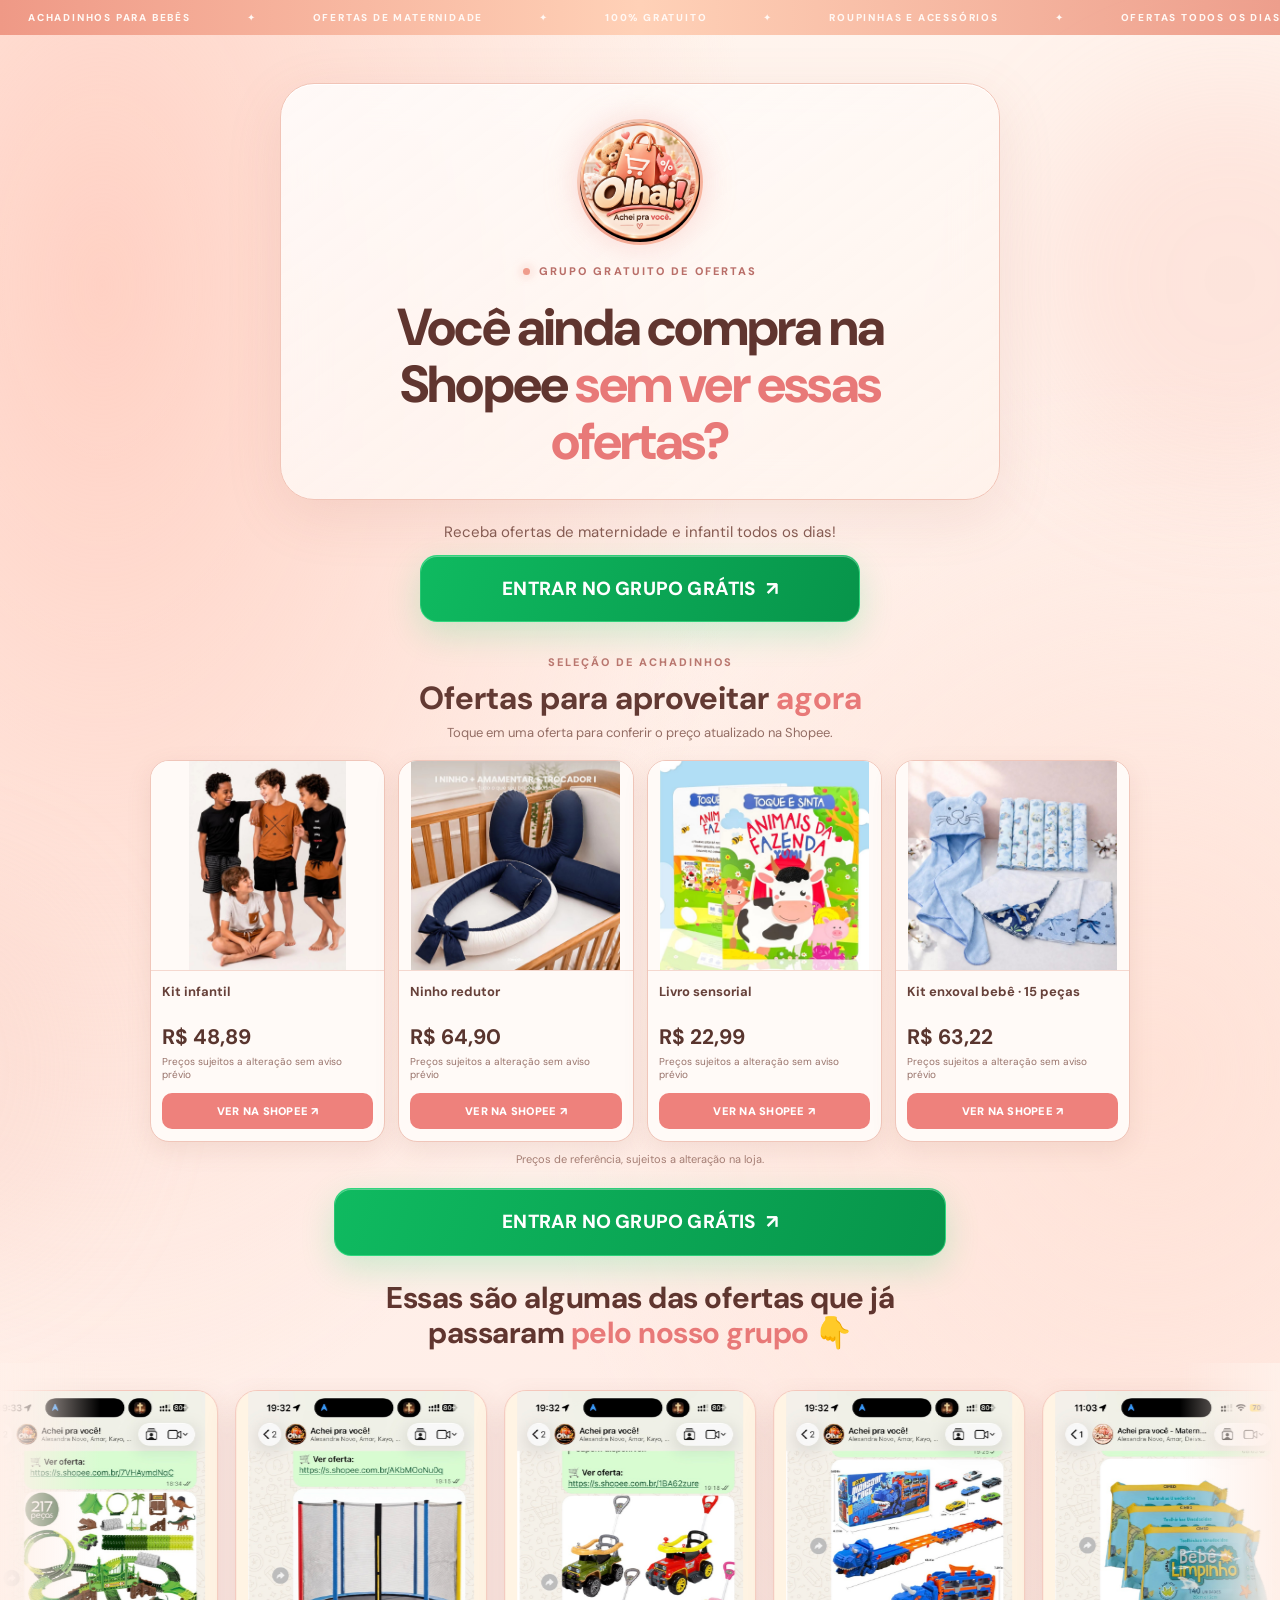
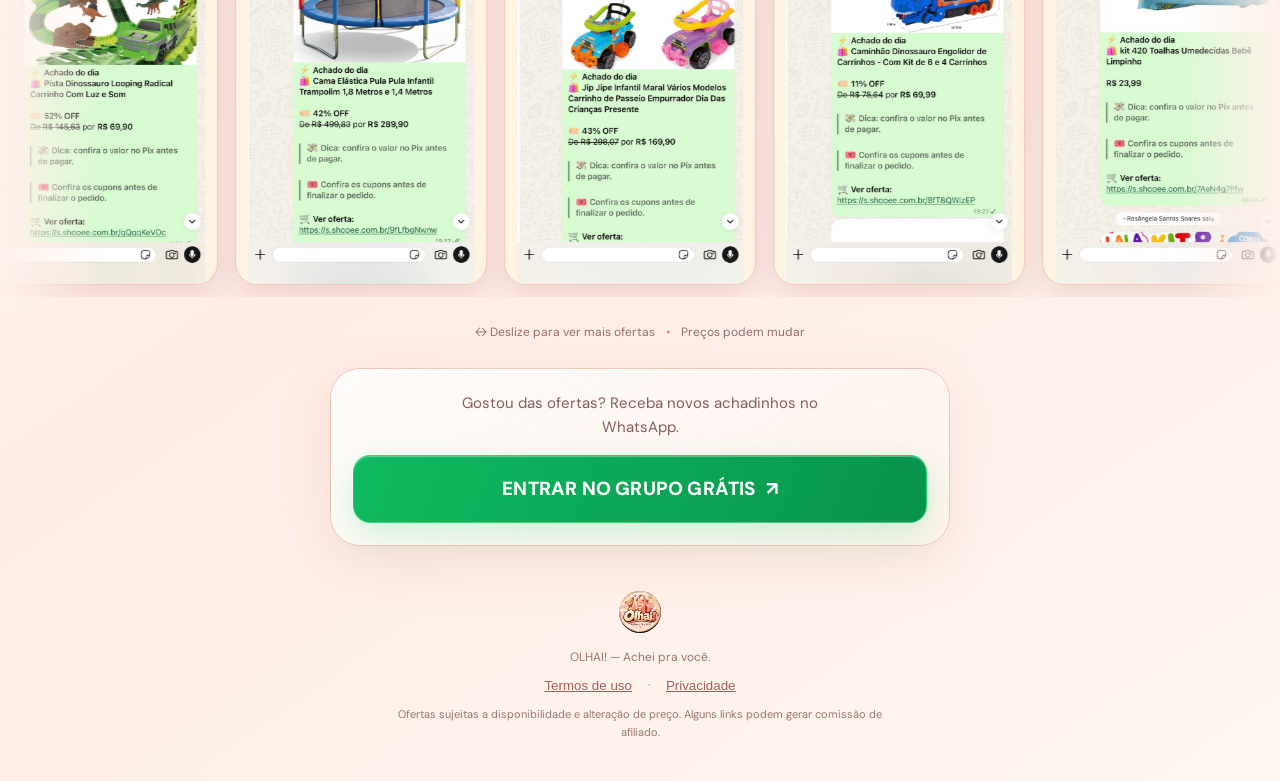
==== commit 478e3171: "fim" ====
--- a/index.html
+++ b/index.html
@@ -1,11 +1,11 @@
-<!doctype html><html lang="pt-BR"><head><meta charset="utf-8"><meta name="viewport" content="width=device-width, initial-scale=1"><meta name="theme-color" content="#160f0b"><meta name="description" content="OLHAI: achadinhos e promoções selecionadas todos os dias no WhatsApp. Grupo 100% gratuito. Você só compra se quiser."><title>OLHAI! — Achei pra você</title><link rel="icon" href="favicon.png" type="image/png"><link rel="preconnect" href="https://fonts.googleapis.com"><link rel="preconnect" href="https://fonts.gstatic.com" crossorigin><link href="https://fonts.googleapis.com/css2?family=DM+Sans:wght@400;500;600;700;800&display=swap" rel="stylesheet"><link rel="stylesheet" href="style.css?v=20261020cards15"><script defer src="config.js?v=20261014b"></script><script defer src="script.js?v=20261020cards15"></script></head><body>
+<!doctype html><html lang="pt-BR"><head><meta charset="utf-8"><meta name="viewport" content="width=device-width, initial-scale=1"><meta name="theme-color" content="#160f0b"><meta name="description" content="OLHAI: achadinhos e promoções selecionadas todos os dias no WhatsApp. Grupo 100% gratuito. Você só compra se quiser."><title>OLHAI! — Achei pra você</title><link rel="icon" href="favicon.png" type="image/png"><link rel="preconnect" href="https://fonts.googleapis.com"><link rel="preconnect" href="https://fonts.gstatic.com" crossorigin><link href="https://fonts.googleapis.com/css2?family=DM+Sans:wght@400;500;600;700;800&display=swap" rel="stylesheet"><link rel="stylesheet" href="style.css?v=20261020botao3"><script defer src="config.js?v=20261014b"></script><script defer src="script.js?v=20261020cards15"></script></head><body>
 <div class="ambient ambient-one" aria-hidden="true"></div><div class="ambient ambient-two" aria-hidden="true"></div>
 <div class="ticker" aria-label="Ofertas de maternidade e infantil"><div class="ticker-inner"><div class="ticker-set"><span class="ticker-item">ACHADINHOS PARA BEBÊS</span><span class="ticker-star">✦</span><span class="ticker-item">OFERTAS DE MATERNIDADE</span><span class="ticker-star">✦</span><span class="ticker-item">100% GRATUITO</span><span class="ticker-star">✦</span><span class="ticker-item">ROUPINHAS E ACESSÓRIOS</span><span class="ticker-star">✦</span><span class="ticker-item">OFERTAS TODOS OS DIAS</span><span class="ticker-star">✦</span><span class="ticker-item">VOCÊ COMPRA SE QUISER</span><span class="ticker-star">✦</span></div><div class="ticker-set" aria-hidden="true"><span class="ticker-item">ACHADINHOS PARA BEBÊS</span><span class="ticker-star">✦</span><span class="ticker-item">OFERTAS DE MATERNIDADE</span><span class="ticker-star">✦</span><span class="ticker-item">100% GRATUITO</span><span class="ticker-star">✦</span><span class="ticker-item">ROUPINHAS E ACESSÓRIOS</span><span class="ticker-star">✦</span><span class="ticker-item">OFERTAS TODOS OS DIAS</span><span class="ticker-star">✦</span><span class="ticker-item">VOCÊ COMPRA SE QUISER</span><span class="ticker-star">✦</span></div></div></div>
-<main><section class="hero glass"><div class="logo-wrap"><img class="logo" src="logo.jpg" alt="Logo OLHAI — Achei pra você"></div><div class="eyebrow"><span class="live-dot"></span> GRUPO GRATUITO DE OFERTAS</div><h1>Você ainda compra na Shopee <em>sem ver essas ofertas?</em></h1></section><section class="featured-products" aria-labelledby="featured-title"><div class="featured-heading"><span class="featured-kicker">SELEÇÃO DE ACHADINHOS</span><h2 id="featured-title">Ofertas para aproveitar <em>agora</em></h2><p>Toque em uma oferta para conferir o preço atualizado na Shopee.</p></div><div class="featured-grid">
-<a class="featured-card" href="https://s.shopee.com.br/6fiC6FoF1q" target="_blank" rel="noopener noreferrer sponsored"><div class="featured-visual" aria-hidden="true">🧸</div><div class="featured-details"><span class="featured-name">Kit infantil</span><strong>R$ 48,89</strong><span class="featured-button">VER NA SHOPEE ↗</span></div></a>
-<a class="featured-card" href="https://s.shopee.com.br/4qGXrm2icz" target="_blank" rel="noopener noreferrer sponsored"><div class="featured-visual" aria-hidden="true">👶</div><div class="featured-details"><span class="featured-name">Ninho redutor</span><strong>R$ 64,90</strong><span class="featured-button">VER NA SHOPEE ↗</span></div></a>
-<a class="featured-card" href="https://s.shopee.com.br/30ota2JWts" target="_blank" rel="noopener noreferrer sponsored"><div class="featured-visual" aria-hidden="true">📚</div><div class="featured-details"><span class="featured-name">Livro sensorial</span><strong>R$ 22,99</strong><span class="featured-button">VER NA SHOPEE ↗</span></div></a>
-<a class="featured-card" href="https://s.shopee.com.br/AKbThtaXzY" target="_blank" rel="noopener noreferrer sponsored"><div class="featured-visual" aria-hidden="true">🍼</div><div class="featured-details"><span class="featured-name">Kit enxoval bebê · 15 peças</span><strong>R$ 63,22</strong><span class="featured-button">VER NA SHOPEE ↗</span></div></a>
+<main><section class="hero glass"><div class="logo-wrap"><img class="logo" src="logo.jpg" alt="Logo OLHAI — Achei pra você"></div><div class="eyebrow"><span class="live-dot"></span> GRUPO GRATUITO DE OFERTAS</div><h1>Você ainda compra na Shopee <em>sem ver essas ofertas?</em></h1></section><section class="hero-cta-section" aria-label="Entrar no grupo de maternidade"><p>Receba ofertas de maternidade e infantil todos os dias!</p><a class="cta hero-cta" data-group href="#">ENTRAR NO GRUPO GRÁTIS <span aria-hidden="true">↗</span></a></section><section class="featured-products" aria-labelledby="featured-title"><div class="featured-heading"><span class="featured-kicker">SELEÇÃO DE ACHADINHOS</span><h2 id="featured-title">Ofertas para aproveitar <em>agora</em></h2><p>Toque em uma oferta para conferir o preço atualizado na Shopee.</p></div><div class="featured-grid">
+<a class="featured-card" href="https://s.shopee.com.br/6fiC6FoF1q" target="_blank" rel="noopener noreferrer sponsored"><div class="featured-visual"><img src="produto-01.jpg" alt="Foto do produto" loading="lazy" decoding="async"></div><div class="featured-details"><span class="featured-name">Kit infantil</span><strong>R$ 48,89</strong><small class="featured-price-note">Preços sujeitos a alteração sem aviso prévio</small><span class="featured-button">VER NA SHOPEE ↗</span></div></a>
+<a class="featured-card" href="https://s.shopee.com.br/4qGXrm2icz" target="_blank" rel="noopener noreferrer sponsored"><div class="featured-visual"><img src="produto-02.jpg" alt="Foto do produto" loading="lazy" decoding="async"></div><div class="featured-details"><span class="featured-name">Ninho redutor</span><strong>R$ 64,90</strong><small class="featured-price-note">Preços sujeitos a alteração sem aviso prévio</small><span class="featured-button">VER NA SHOPEE ↗</span></div></a>
+<a class="featured-card" href="https://s.shopee.com.br/30ota2JWts" target="_blank" rel="noopener noreferrer sponsored"><div class="featured-visual"><img src="produto-03.jpg" alt="Foto do produto" loading="lazy" decoding="async"></div><div class="featured-details"><span class="featured-name">Livro sensorial</span><strong>R$ 22,99</strong><small class="featured-price-note">Preços sujeitos a alteração sem aviso prévio</small><span class="featured-button">VER NA SHOPEE ↗</span></div></a>
+<a class="featured-card" href="https://s.shopee.com.br/AKbThtaXzY" target="_blank" rel="noopener noreferrer sponsored"><div class="featured-visual"><img src="produto-04.jpg" alt="Foto do produto" loading="lazy" decoding="async"></div><div class="featured-details"><span class="featured-name">Kit enxoval bebê · 15 peças</span><strong>R$ 63,22</strong><small class="featured-price-note">Preços sujeitos a alteração sem aviso prévio</small><span class="featured-button">VER NA SHOPEE ↗</span></div></a>
 </div><p class="featured-disclaimer">Preços de referência, sujeitos a alteração na loja.</p></section><div class="top-cta-wrap"><a class="cta top-cta" data-group href="#">ENTRAR NO GRUPO GRÁTIS <span aria-hidden="true">↗</span></a></div>
 <section class="offers" aria-labelledby="offers-title"><div class="section-heading"><h2 id="offers-title">Essas são algumas das ofertas que já passaram <em>pelo nosso grupo 👇</em></h2></div><div class="carousel-bleed"><div class="edge-fade left"></div><div class="edge-fade right"></div><div class="carousel-viewport" id="carousel-viewport" aria-label="Carrossel de prints de ofertas; arraste para navegar"><div class="carousel-track" id="carousel-track"></div></div></div><div class="carousel-hint">↔ Deslize para ver mais ofertas <span>•</span> Preços podem mudar</div></section>
 <section class="bottom glass"><p class="bottom-cta-text">Gostou das ofertas? Receba novos achadinhos no WhatsApp.</p><a class="cta" data-group href="#">ENTRAR NO GRUPO GRÁTIS <span aria-hidden="true">↗</span></a></section></main>
--- a/style.css
+++ b/style.css
@@ -81,3 +81,16 @@
 .featured-button{display:block;margin-top:auto;text-align:center;border-radius:10px;background:#ee817c;color:white;padding:11px 4px;font-size:11px;font-weight:900;letter-spacing:.25px}
 .featured-disclaimer{text-align:center;color:#a47d73;font-size:11px;margin:10px 0 0}
 @media(max-width:700px){.featured-grid{grid-template-columns:repeat(2,minmax(0,1fr));gap:10px}.featured-products{width:calc(100% - 32px);margin-top:18px}.featured-visual{height:95px;font-size:45px}.featured-details strong{font-size:20px}.featured-button{font-size:10px}}
+
+/* Fotos reais dos produtos, responsivas e sem cortes */
+.featured-visual{height:clamp(145px,18vw,210px);padding:0;overflow:hidden;background:#fffaf7;display:block}
+.featured-visual img{display:block;width:100%;height:100%;object-fit:contain;object-position:center}
+.featured-price-note{display:block;font-size:10px;line-height:1.3;color:#98736b;margin-top:-3px;margin-bottom:4px}
+@media(max-width:700px){.featured-visual{height:clamp(140px,39vw,200px)}.featured-price-note{font-size:9px}}
+
+/* CTA extra abaixo do destaque principal */
+.hero-cta-section{display:flex;flex-direction:column;align-items:center;gap:12px;text-align:center;padding:22px 16px 6px;margin:0 auto;max-width:620px}
+.hero-cta-section p{margin:0;color:#855c53;font-size:15px;line-height:1.4}
+.hero-cta-section .hero-cta{display:flex;align-items:center;justify-content:center;width:min(100%,440px);min-height:58px;text-align:center;box-sizing:border-box;animation:olhaiCtaPulse 2.8s ease-in-out infinite}
+@keyframes olhaiCtaPulse{0%,100%{box-shadow:0 4px 12px rgba(28,139,78,.16)}50%{box-shadow:0 4px 23px rgba(28,139,78,.35)}}
+@media(max-width:600px){.hero-cta-section{padding:18px 14px 2px;gap:10px}.hero-cta-section p{font-size:13px}.hero-cta-section .hero-cta{min-height:54px}}
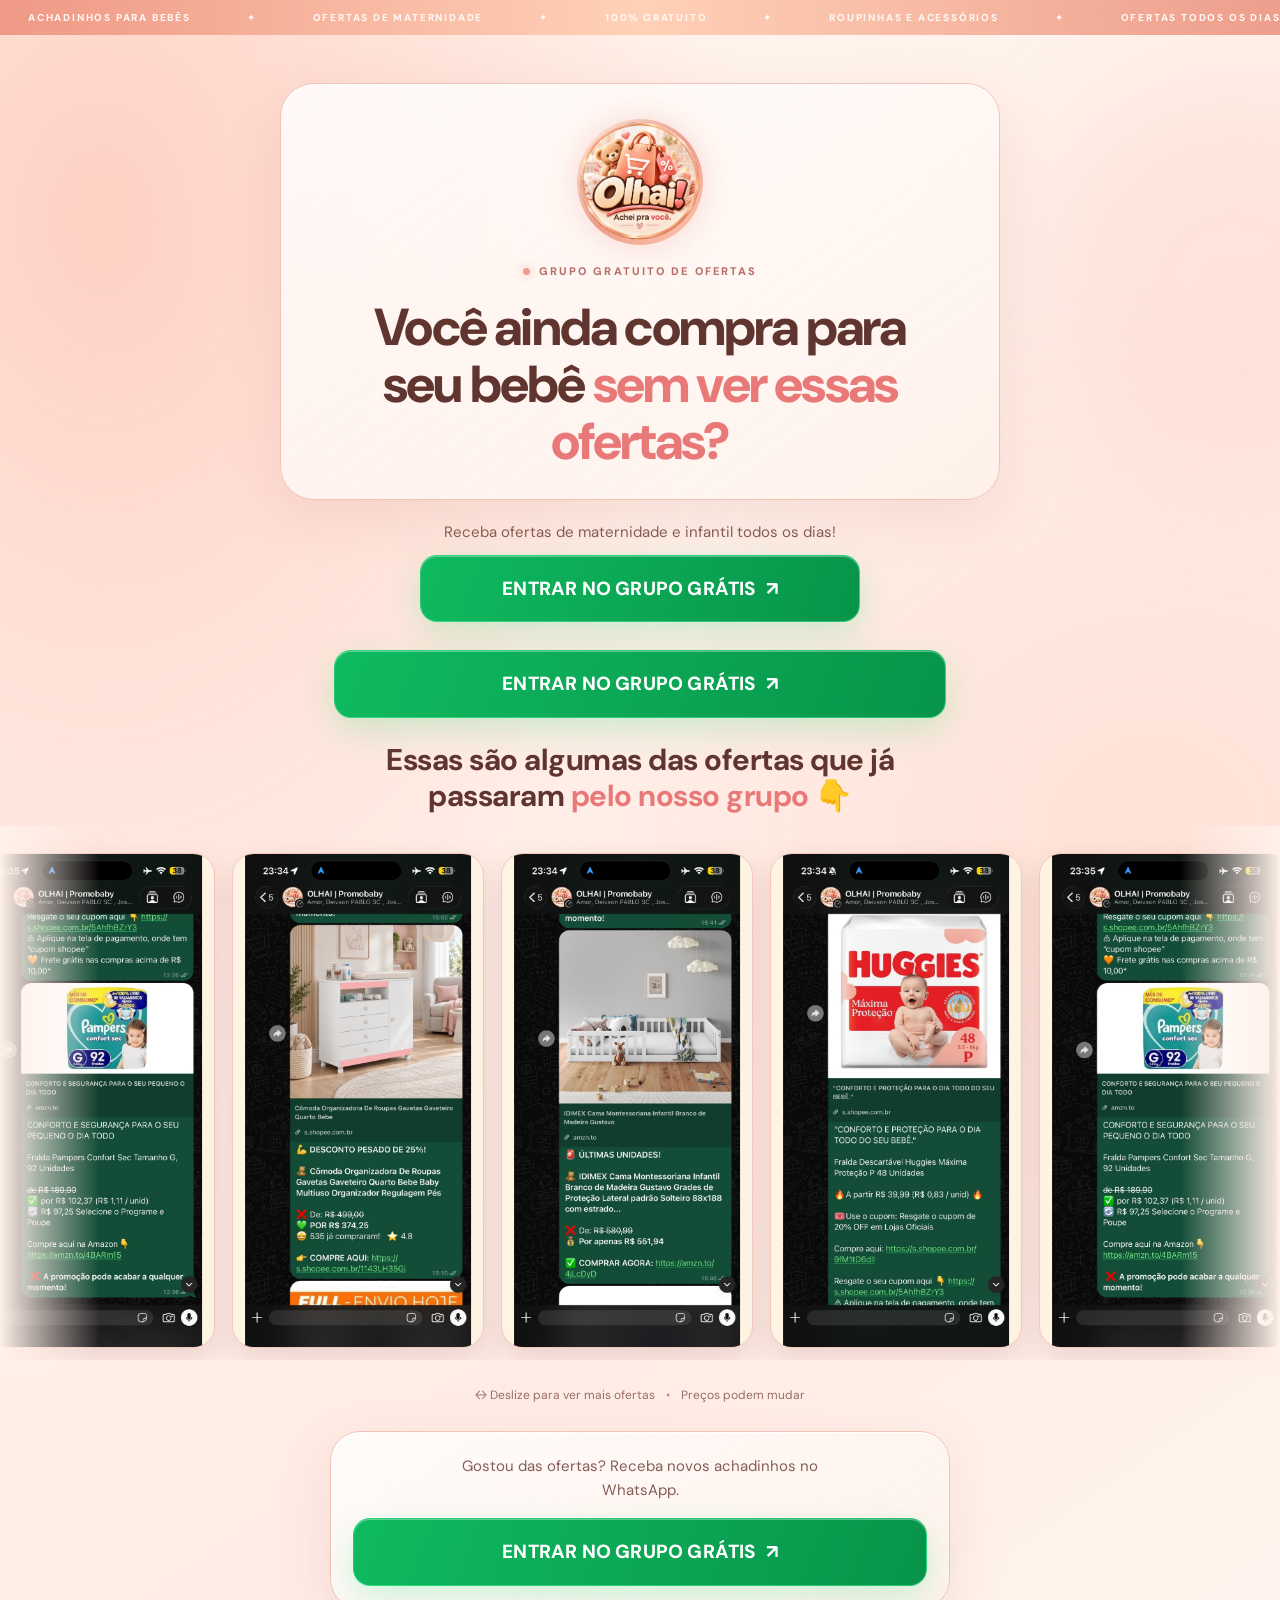
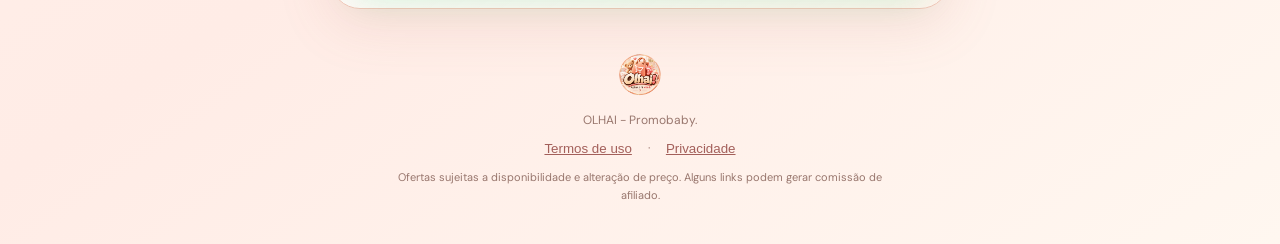
==== commit 30f3da37: "final" ====
--- a/index.html
+++ b/index.html
@@ -1,14 +1,9 @@
-<!doctype html><html lang="pt-BR"><head><meta charset="utf-8"><meta name="viewport" content="width=device-width, initial-scale=1"><meta name="theme-color" content="#160f0b"><meta name="description" content="OLHAI: achadinhos e promoções selecionadas todos os dias no WhatsApp. Grupo 100% gratuito. Você só compra se quiser."><title>OLHAI! — Achei pra você</title><link rel="icon" href="favicon.png" type="image/png"><link rel="preconnect" href="https://fonts.googleapis.com"><link rel="preconnect" href="https://fonts.gstatic.com" crossorigin><link href="https://fonts.googleapis.com/css2?family=DM+Sans:wght@400;500;600;700;800&display=swap" rel="stylesheet"><link rel="stylesheet" href="style.css?v=20261020botao3"><script defer src="config.js?v=20261014b"></script><script defer src="script.js?v=20261020cards15"></script></head><body>
+<!doctype html><html lang="pt-BR"><head><meta charset="utf-8"><meta name="viewport" content="width=device-width, initial-scale=1"><meta name="theme-color" content="#160f0b"><meta name="description" content="OLHAI Promobaby: achadinhos e promoções selecionadas todos os dias no WhatsApp. Grupo 100% gratuito. Você só compra se quiser."><title>OLHAI - Promobaby</title><link rel="icon" href="favicon.png" type="image/png"><link rel="preconnect" href="https://fonts.googleapis.com"><link rel="preconnect" href="https://fonts.gstatic.com" crossorigin><link href="https://fonts.googleapis.com/css2?family=DM+Sans:wght@400;500;600;700;800&display=swap" rel="stylesheet"><link rel="stylesheet" href="style.css?v=20261020botao3"><script defer src="config.js?v=20261014b"></script><script defer src="script.js?v=20261029promobaby4"></script></head><body>
 <div class="ambient ambient-one" aria-hidden="true"></div><div class="ambient ambient-two" aria-hidden="true"></div>
 <div class="ticker" aria-label="Ofertas de maternidade e infantil"><div class="ticker-inner"><div class="ticker-set"><span class="ticker-item">ACHADINHOS PARA BEBÊS</span><span class="ticker-star">✦</span><span class="ticker-item">OFERTAS DE MATERNIDADE</span><span class="ticker-star">✦</span><span class="ticker-item">100% GRATUITO</span><span class="ticker-star">✦</span><span class="ticker-item">ROUPINHAS E ACESSÓRIOS</span><span class="ticker-star">✦</span><span class="ticker-item">OFERTAS TODOS OS DIAS</span><span class="ticker-star">✦</span><span class="ticker-item">VOCÊ COMPRA SE QUISER</span><span class="ticker-star">✦</span></div><div class="ticker-set" aria-hidden="true"><span class="ticker-item">ACHADINHOS PARA BEBÊS</span><span class="ticker-star">✦</span><span class="ticker-item">OFERTAS DE MATERNIDADE</span><span class="ticker-star">✦</span><span class="ticker-item">100% GRATUITO</span><span class="ticker-star">✦</span><span class="ticker-item">ROUPINHAS E ACESSÓRIOS</span><span class="ticker-star">✦</span><span class="ticker-item">OFERTAS TODOS OS DIAS</span><span class="ticker-star">✦</span><span class="ticker-item">VOCÊ COMPRA SE QUISER</span><span class="ticker-star">✦</span></div></div></div>
-<main><section class="hero glass"><div class="logo-wrap"><img class="logo" src="logo.jpg" alt="Logo OLHAI — Achei pra você"></div><div class="eyebrow"><span class="live-dot"></span> GRUPO GRATUITO DE OFERTAS</div><h1>Você ainda compra na Shopee <em>sem ver essas ofertas?</em></h1></section><section class="hero-cta-section" aria-label="Entrar no grupo de maternidade"><p>Receba ofertas de maternidade e infantil todos os dias!</p><a class="cta hero-cta" data-group href="#">ENTRAR NO GRUPO GRÁTIS <span aria-hidden="true">↗</span></a></section><section class="featured-products" aria-labelledby="featured-title"><div class="featured-heading"><span class="featured-kicker">SELEÇÃO DE ACHADINHOS</span><h2 id="featured-title">Ofertas para aproveitar <em>agora</em></h2><p>Toque em uma oferta para conferir o preço atualizado na Shopee.</p></div><div class="featured-grid">
-<a class="featured-card" href="https://s.shopee.com.br/6fiC6FoF1q" target="_blank" rel="noopener noreferrer sponsored"><div class="featured-visual"><img src="produto-01.jpg" alt="Foto do produto" loading="lazy" decoding="async"></div><div class="featured-details"><span class="featured-name">Kit infantil</span><strong>R$ 48,89</strong><small class="featured-price-note">Preços sujeitos a alteração sem aviso prévio</small><span class="featured-button">VER NA SHOPEE ↗</span></div></a>
-<a class="featured-card" href="https://s.shopee.com.br/4qGXrm2icz" target="_blank" rel="noopener noreferrer sponsored"><div class="featured-visual"><img src="produto-02.jpg" alt="Foto do produto" loading="lazy" decoding="async"></div><div class="featured-details"><span class="featured-name">Ninho redutor</span><strong>R$ 64,90</strong><small class="featured-price-note">Preços sujeitos a alteração sem aviso prévio</small><span class="featured-button">VER NA SHOPEE ↗</span></div></a>
-<a class="featured-card" href="https://s.shopee.com.br/30ota2JWts" target="_blank" rel="noopener noreferrer sponsored"><div class="featured-visual"><img src="produto-03.jpg" alt="Foto do produto" loading="lazy" decoding="async"></div><div class="featured-details"><span class="featured-name">Livro sensorial</span><strong>R$ 22,99</strong><small class="featured-price-note">Preços sujeitos a alteração sem aviso prévio</small><span class="featured-button">VER NA SHOPEE ↗</span></div></a>
-<a class="featured-card" href="https://s.shopee.com.br/AKbThtaXzY" target="_blank" rel="noopener noreferrer sponsored"><div class="featured-visual"><img src="produto-04.jpg" alt="Foto do produto" loading="lazy" decoding="async"></div><div class="featured-details"><span class="featured-name">Kit enxoval bebê · 15 peças</span><strong>R$ 63,22</strong><small class="featured-price-note">Preços sujeitos a alteração sem aviso prévio</small><span class="featured-button">VER NA SHOPEE ↗</span></div></a>
-</div><p class="featured-disclaimer">Preços de referência, sujeitos a alteração na loja.</p></section><div class="top-cta-wrap"><a class="cta top-cta" data-group href="#">ENTRAR NO GRUPO GRÁTIS <span aria-hidden="true">↗</span></a></div>
+<main><section class="hero glass"><div class="logo-wrap"><img class="logo" src="logo.png" alt="Logo OLHAI - Promobaby"></div><div class="eyebrow"><span class="live-dot"></span> GRUPO GRATUITO DE OFERTAS</div><h1>Você ainda compra para seu bebê <em>sem ver essas ofertas?</em></h1></section><section class="hero-cta-section" aria-label="Entrar no grupo de maternidade"><p>Receba ofertas de maternidade e infantil todos os dias!</p><a class="cta hero-cta" data-group href="#">ENTRAR NO GRUPO GRÁTIS <span aria-hidden="true">↗</span></a></section><div class="top-cta-wrap"><a class="cta top-cta" data-group href="#">ENTRAR NO GRUPO GRÁTIS <span aria-hidden="true">↗</span></a></div>
 <section class="offers" aria-labelledby="offers-title"><div class="section-heading"><h2 id="offers-title">Essas são algumas das ofertas que já passaram <em>pelo nosso grupo 👇</em></h2></div><div class="carousel-bleed"><div class="edge-fade left"></div><div class="edge-fade right"></div><div class="carousel-viewport" id="carousel-viewport" aria-label="Carrossel de prints de ofertas; arraste para navegar"><div class="carousel-track" id="carousel-track"></div></div></div><div class="carousel-hint">↔ Deslize para ver mais ofertas <span>•</span> Preços podem mudar</div></section>
 <section class="bottom glass"><p class="bottom-cta-text">Gostou das ofertas? Receba novos achadinhos no WhatsApp.</p><a class="cta" data-group href="#">ENTRAR NO GRUPO GRÁTIS <span aria-hidden="true">↗</span></a></section></main>
-<footer><img src="logo.jpg" alt="" class="footer-logo"><p>OLHAI! — Achei pra você.</p><div class="footer-links"><button data-policy="terms">Termos de uso</button><span>·</span><button data-policy="privacy">Privacidade</button></div><small>Ofertas sujeitas a disponibilidade e alteração de preço. Alguns links podem gerar comissão de afiliado.</small></footer>
+<footer><img src="logo.png" alt="" class="footer-logo"><p>OLHAI - Promobaby.</p><div class="footer-links"><button data-policy="terms">Termos de uso</button><span>·</span><button data-policy="privacy">Privacidade</button></div><small>Ofertas sujeitas a disponibilidade e alteração de preço. Alguns links podem gerar comissão de afiliado.</small></footer>
 <dialog id="image-dialog" class="image-dialog"><button id="close-image" class="close" aria-label="Fechar imagem">×</button><img id="expanded-image" alt="Print da oferta ampliado"></dialog><dialog id="policy-dialog" class="policy-dialog"><button id="close-policy" class="close" aria-label="Fechar">×</button><h2 id="policy-title"></h2><p id="policy-text"></p></dialog>
 </body></html>
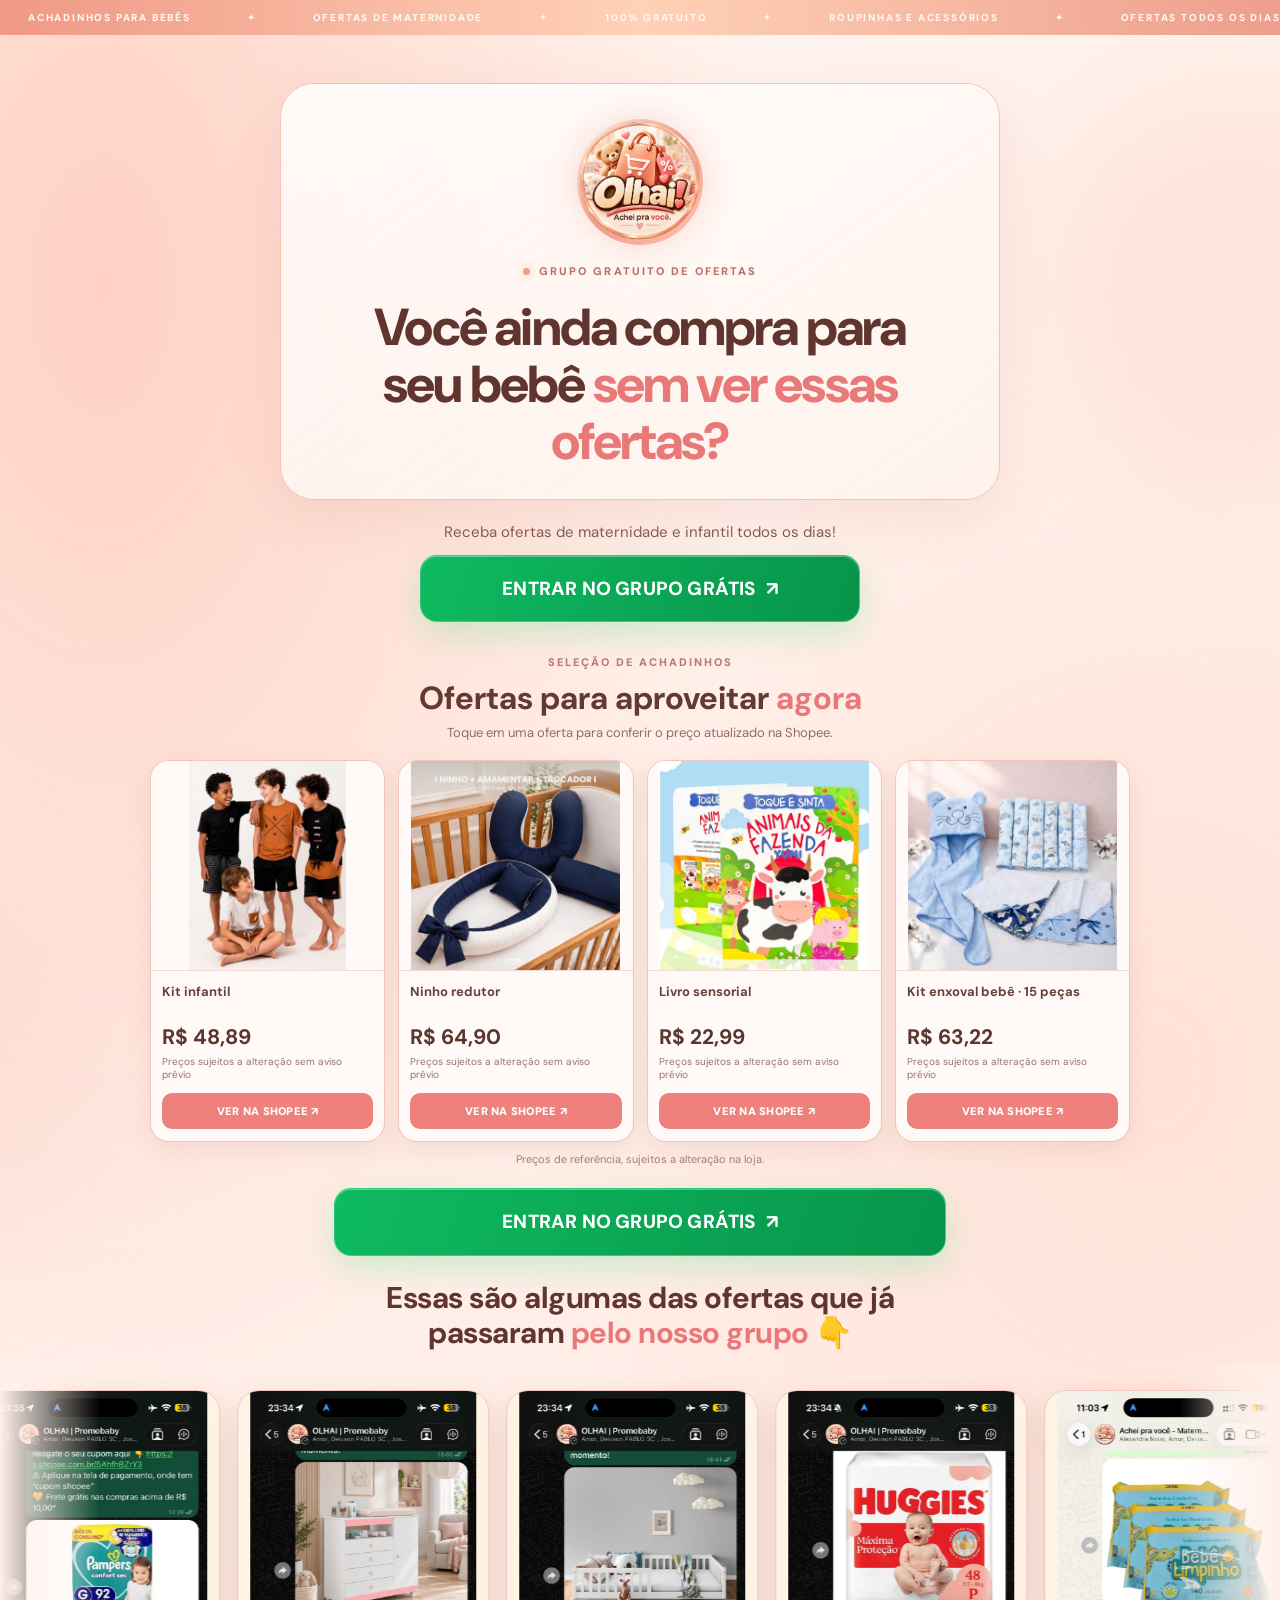
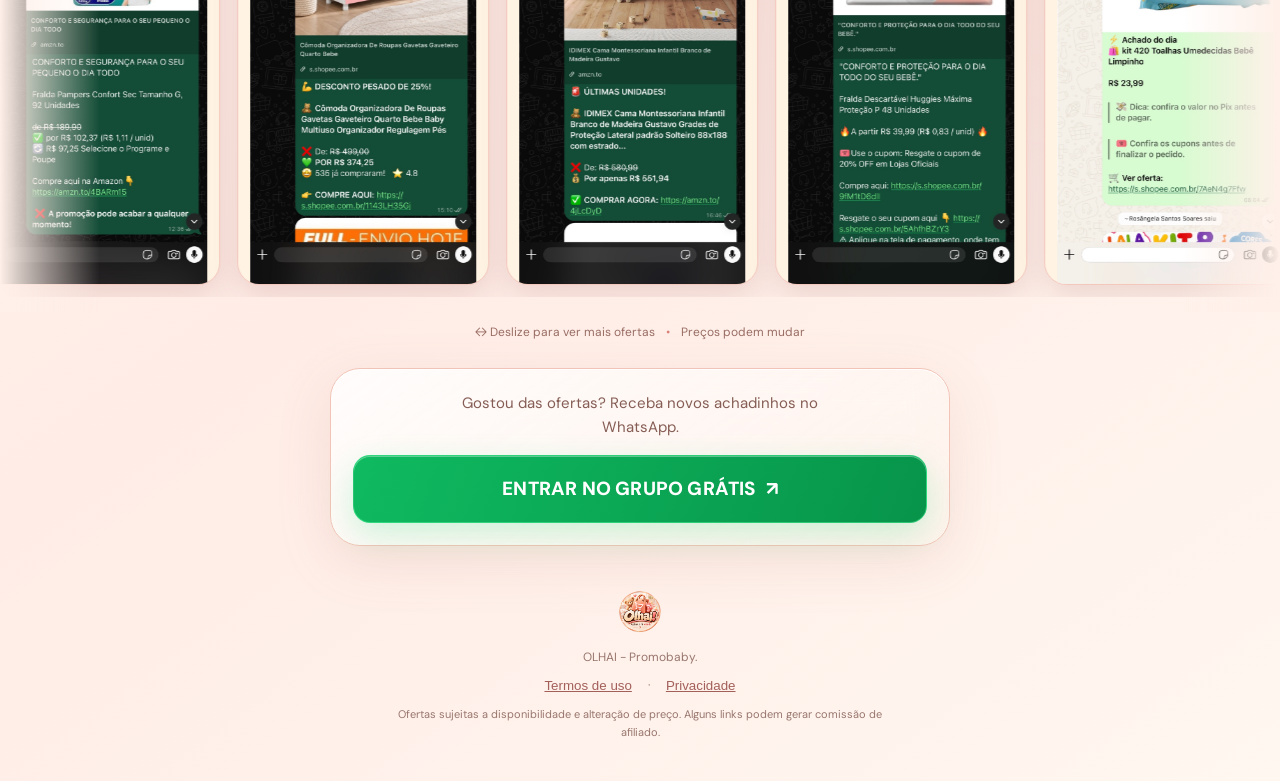
==== commit ea0f552d: "final" ====
--- a/index.html
+++ b/index.html
@@ -1,7 +1,12 @@
-<!doctype html><html lang="pt-BR"><head><meta charset="utf-8"><meta name="viewport" content="width=device-width, initial-scale=1"><meta name="theme-color" content="#160f0b"><meta name="description" content="OLHAI Promobaby: achadinhos e promoções selecionadas todos os dias no WhatsApp. Grupo 100% gratuito. Você só compra se quiser."><title>OLHAI - Promobaby</title><link rel="icon" href="favicon.png" type="image/png"><link rel="preconnect" href="https://fonts.googleapis.com"><link rel="preconnect" href="https://fonts.gstatic.com" crossorigin><link href="https://fonts.googleapis.com/css2?family=DM+Sans:wght@400;500;600;700;800&display=swap" rel="stylesheet"><link rel="stylesheet" href="style.css?v=20261020botao3"><script defer src="config.js?v=20261014b"></script><script defer src="script.js?v=20261029promobaby4"></script></head><body>
+<!doctype html><html lang="pt-BR"><head><meta charset="utf-8"><meta name="viewport" content="width=device-width, initial-scale=1"><meta name="theme-color" content="#160f0b"><meta name="description" content="OLHAI Promobaby: achadinhos e promoções selecionadas todos os dias no WhatsApp. Grupo 100% gratuito. Você só compra se quiser."><title>OLHAI - Promobaby</title><link rel="icon" href="favicon.png" type="image/png"><link rel="preconnect" href="https://fonts.googleapis.com"><link rel="preconnect" href="https://fonts.gstatic.com" crossorigin><link href="https://fonts.googleapis.com/css2?family=DM+Sans:wght@400;500;600;700;800&display=swap" rel="stylesheet"><link rel="stylesheet" href="style.css?v=20261020botao3"><script defer src="config.js?v=20261014b"></script><script defer src="script.js?v=20261029final15"></script></head><body>
 <div class="ambient ambient-one" aria-hidden="true"></div><div class="ambient ambient-two" aria-hidden="true"></div>
 <div class="ticker" aria-label="Ofertas de maternidade e infantil"><div class="ticker-inner"><div class="ticker-set"><span class="ticker-item">ACHADINHOS PARA BEBÊS</span><span class="ticker-star">✦</span><span class="ticker-item">OFERTAS DE MATERNIDADE</span><span class="ticker-star">✦</span><span class="ticker-item">100% GRATUITO</span><span class="ticker-star">✦</span><span class="ticker-item">ROUPINHAS E ACESSÓRIOS</span><span class="ticker-star">✦</span><span class="ticker-item">OFERTAS TODOS OS DIAS</span><span class="ticker-star">✦</span><span class="ticker-item">VOCÊ COMPRA SE QUISER</span><span class="ticker-star">✦</span></div><div class="ticker-set" aria-hidden="true"><span class="ticker-item">ACHADINHOS PARA BEBÊS</span><span class="ticker-star">✦</span><span class="ticker-item">OFERTAS DE MATERNIDADE</span><span class="ticker-star">✦</span><span class="ticker-item">100% GRATUITO</span><span class="ticker-star">✦</span><span class="ticker-item">ROUPINHAS E ACESSÓRIOS</span><span class="ticker-star">✦</span><span class="ticker-item">OFERTAS TODOS OS DIAS</span><span class="ticker-star">✦</span><span class="ticker-item">VOCÊ COMPRA SE QUISER</span><span class="ticker-star">✦</span></div></div></div>
-<main><section class="hero glass"><div class="logo-wrap"><img class="logo" src="logo.png" alt="Logo OLHAI - Promobaby"></div><div class="eyebrow"><span class="live-dot"></span> GRUPO GRATUITO DE OFERTAS</div><h1>Você ainda compra para seu bebê <em>sem ver essas ofertas?</em></h1></section><section class="hero-cta-section" aria-label="Entrar no grupo de maternidade"><p>Receba ofertas de maternidade e infantil todos os dias!</p><a class="cta hero-cta" data-group href="#">ENTRAR NO GRUPO GRÁTIS <span aria-hidden="true">↗</span></a></section><div class="top-cta-wrap"><a class="cta top-cta" data-group href="#">ENTRAR NO GRUPO GRÁTIS <span aria-hidden="true">↗</span></a></div>
+<main><section class="hero glass"><div class="logo-wrap"><img class="logo" src="logo.png" alt="Logo OLHAI - Promobaby"></div><div class="eyebrow"><span class="live-dot"></span> GRUPO GRATUITO DE OFERTAS</div><h1>Você ainda compra para seu bebê <em>sem ver essas ofertas?</em></h1></section><section class="hero-cta-section" aria-label="Entrar no grupo de maternidade"><p>Receba ofertas de maternidade e infantil todos os dias!</p><a class="cta hero-cta" data-group href="#">ENTRAR NO GRUPO GRÁTIS <span aria-hidden="true">↗</span></a></section><section class="featured-products" aria-labelledby="featured-title"><div class="featured-heading"><span class="featured-kicker">SELEÇÃO DE ACHADINHOS</span><h2 id="featured-title">Ofertas para aproveitar <em>agora</em></h2><p>Toque em uma oferta para conferir o preço atualizado na Shopee.</p></div><div class="featured-grid">
+<a class="featured-card" href="https://s.shopee.com.br/6fiC6FoF1q" target="_blank" rel="noopener noreferrer sponsored"><div class="featured-visual"><img src="produto-01.jpg" alt="Foto do produto" loading="lazy" decoding="async"></div><div class="featured-details"><span class="featured-name">Kit infantil</span><strong>R$ 48,89</strong><small class="featured-price-note">Preços sujeitos a alteração sem aviso prévio</small><span class="featured-button">VER NA SHOPEE ↗</span></div></a>
+<a class="featured-card" href="https://s.shopee.com.br/4qGXrm2icz" target="_blank" rel="noopener noreferrer sponsored"><div class="featured-visual"><img src="produto-02.jpg" alt="Foto do produto" loading="lazy" decoding="async"></div><div class="featured-details"><span class="featured-name">Ninho redutor</span><strong>R$ 64,90</strong><small class="featured-price-note">Preços sujeitos a alteração sem aviso prévio</small><span class="featured-button">VER NA SHOPEE ↗</span></div></a>
+<a class="featured-card" href="https://s.shopee.com.br/30ota2JWts" target="_blank" rel="noopener noreferrer sponsored"><div class="featured-visual"><img src="produto-03.jpg" alt="Foto do produto" loading="lazy" decoding="async"></div><div class="featured-details"><span class="featured-name">Livro sensorial</span><strong>R$ 22,99</strong><small class="featured-price-note">Preços sujeitos a alteração sem aviso prévio</small><span class="featured-button">VER NA SHOPEE ↗</span></div></a>
+<a class="featured-card" href="https://s.shopee.com.br/AKbThtaXzY" target="_blank" rel="noopener noreferrer sponsored"><div class="featured-visual"><img src="produto-04.jpg" alt="Foto do produto" loading="lazy" decoding="async"></div><div class="featured-details"><span class="featured-name">Kit enxoval bebê · 15 peças</span><strong>R$ 63,22</strong><small class="featured-price-note">Preços sujeitos a alteração sem aviso prévio</small><span class="featured-button">VER NA SHOPEE ↗</span></div></a>
+</div><p class="featured-disclaimer">Preços de referência, sujeitos a alteração na loja.</p></section><div class="top-cta-wrap"><a class="cta top-cta" data-group href="#">ENTRAR NO GRUPO GRÁTIS <span aria-hidden="true">↗</span></a></div>
 <section class="offers" aria-labelledby="offers-title"><div class="section-heading"><h2 id="offers-title">Essas são algumas das ofertas que já passaram <em>pelo nosso grupo 👇</em></h2></div><div class="carousel-bleed"><div class="edge-fade left"></div><div class="edge-fade right"></div><div class="carousel-viewport" id="carousel-viewport" aria-label="Carrossel de prints de ofertas; arraste para navegar"><div class="carousel-track" id="carousel-track"></div></div></div><div class="carousel-hint">↔ Deslize para ver mais ofertas <span>•</span> Preços podem mudar</div></section>
 <section class="bottom glass"><p class="bottom-cta-text">Gostou das ofertas? Receba novos achadinhos no WhatsApp.</p><a class="cta" data-group href="#">ENTRAR NO GRUPO GRÁTIS <span aria-hidden="true">↗</span></a></section></main>
 <footer><img src="logo.png" alt="" class="footer-logo"><p>OLHAI - Promobaby.</p><div class="footer-links"><button data-policy="terms">Termos de uso</button><span>·</span><button data-policy="privacy">Privacidade</button></div><small>Ofertas sujeitas a disponibilidade e alteração de preço. Alguns links podem gerar comissão de afiliado.</small></footer>
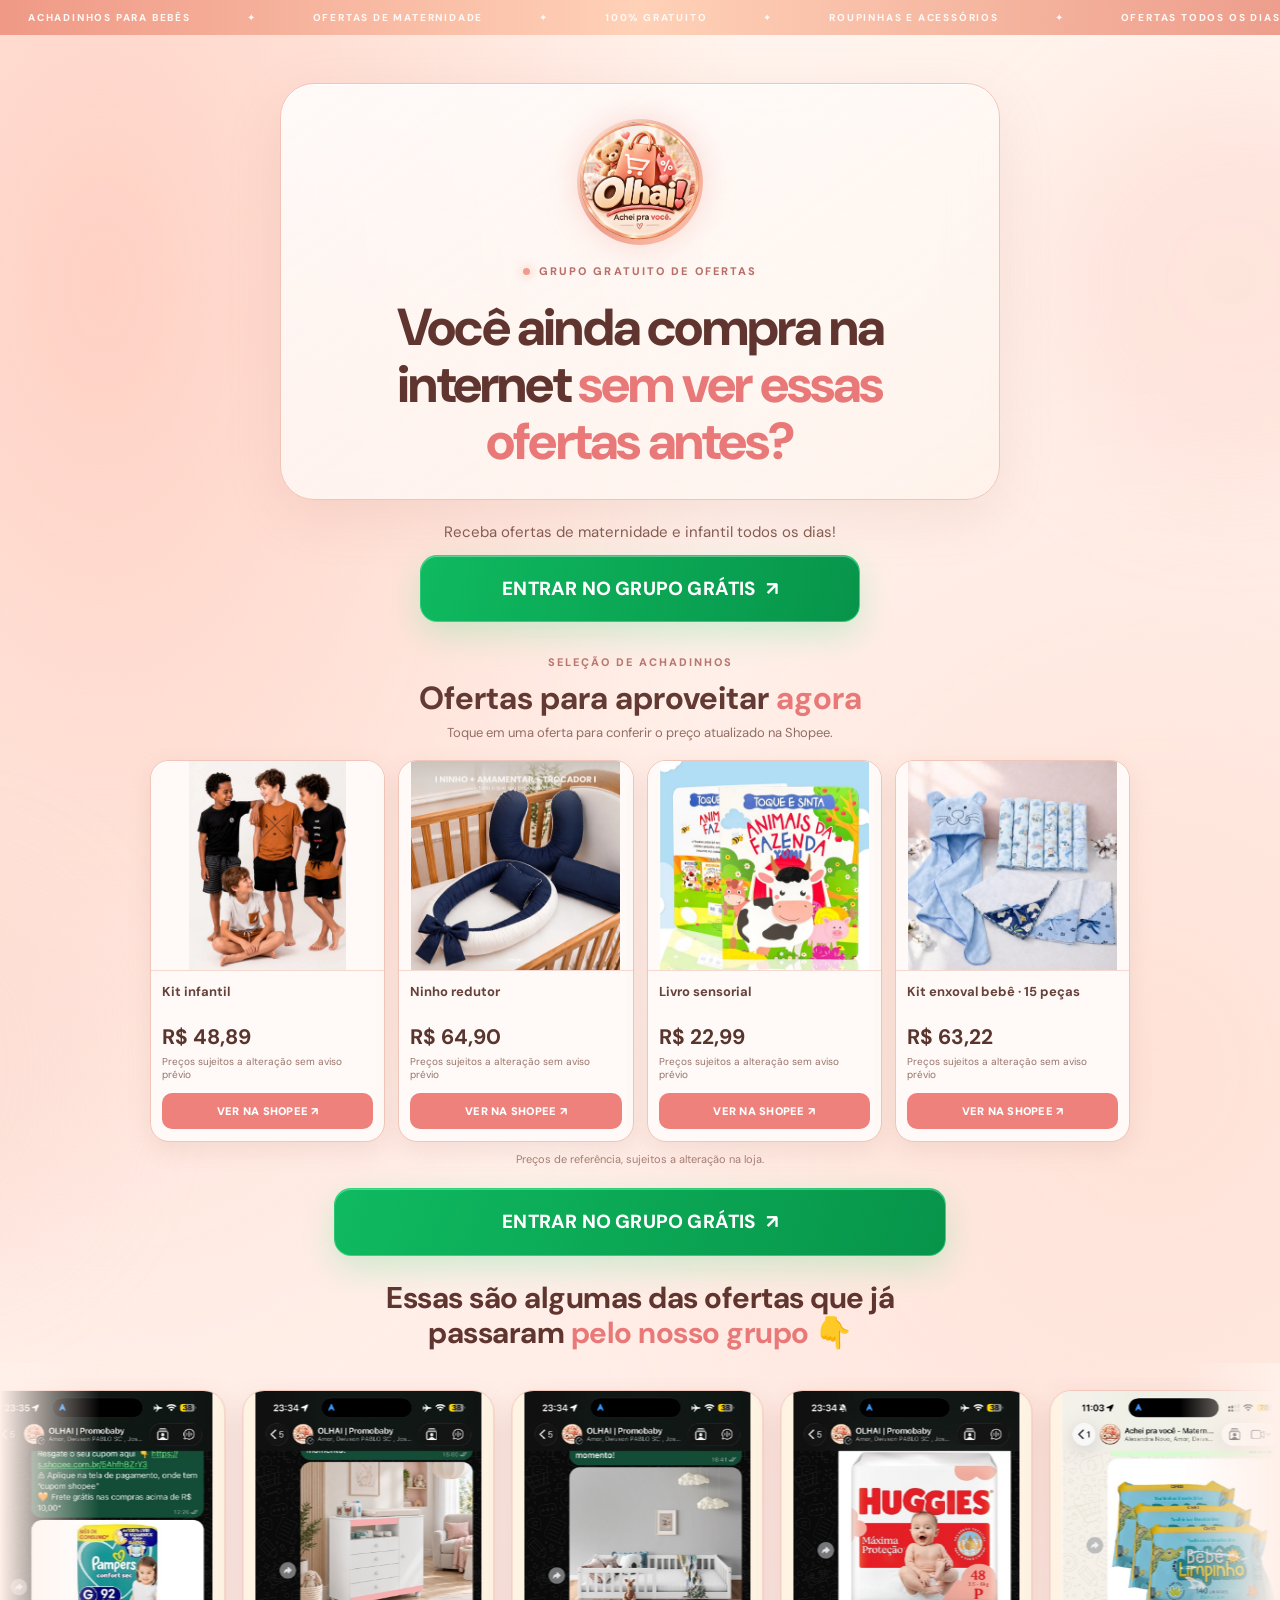
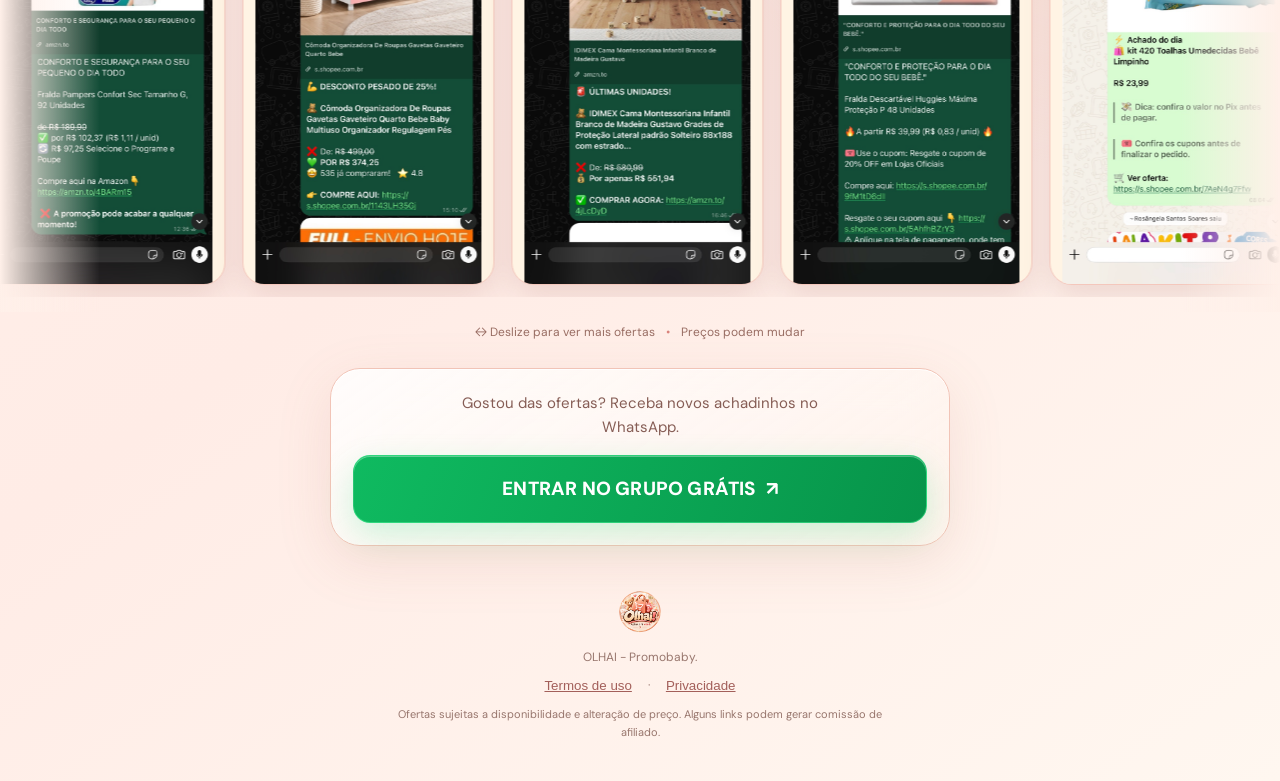
==== commit 43187a3b: "final" ====
--- a/index.html
+++ b/index.html
@@ -1,7 +1,7 @@
 <!doctype html><html lang="pt-BR"><head><meta charset="utf-8"><meta name="viewport" content="width=device-width, initial-scale=1"><meta name="theme-color" content="#160f0b"><meta name="description" content="OLHAI Promobaby: achadinhos e promoções selecionadas todos os dias no WhatsApp. Grupo 100% gratuito. Você só compra se quiser."><title>OLHAI - Promobaby</title><link rel="icon" href="favicon.png" type="image/png"><link rel="preconnect" href="https://fonts.googleapis.com"><link rel="preconnect" href="https://fonts.gstatic.com" crossorigin><link href="https://fonts.googleapis.com/css2?family=DM+Sans:wght@400;500;600;700;800&display=swap" rel="stylesheet"><link rel="stylesheet" href="style.css?v=20261020botao3"><script defer src="config.js?v=20261014b"></script><script defer src="script.js?v=20261029final15"></script></head><body>
 <div class="ambient ambient-one" aria-hidden="true"></div><div class="ambient ambient-two" aria-hidden="true"></div>
 <div class="ticker" aria-label="Ofertas de maternidade e infantil"><div class="ticker-inner"><div class="ticker-set"><span class="ticker-item">ACHADINHOS PARA BEBÊS</span><span class="ticker-star">✦</span><span class="ticker-item">OFERTAS DE MATERNIDADE</span><span class="ticker-star">✦</span><span class="ticker-item">100% GRATUITO</span><span class="ticker-star">✦</span><span class="ticker-item">ROUPINHAS E ACESSÓRIOS</span><span class="ticker-star">✦</span><span class="ticker-item">OFERTAS TODOS OS DIAS</span><span class="ticker-star">✦</span><span class="ticker-item">VOCÊ COMPRA SE QUISER</span><span class="ticker-star">✦</span></div><div class="ticker-set" aria-hidden="true"><span class="ticker-item">ACHADINHOS PARA BEBÊS</span><span class="ticker-star">✦</span><span class="ticker-item">OFERTAS DE MATERNIDADE</span><span class="ticker-star">✦</span><span class="ticker-item">100% GRATUITO</span><span class="ticker-star">✦</span><span class="ticker-item">ROUPINHAS E ACESSÓRIOS</span><span class="ticker-star">✦</span><span class="ticker-item">OFERTAS TODOS OS DIAS</span><span class="ticker-star">✦</span><span class="ticker-item">VOCÊ COMPRA SE QUISER</span><span class="ticker-star">✦</span></div></div></div>
-<main><section class="hero glass"><div class="logo-wrap"><img class="logo" src="logo.png" alt="Logo OLHAI - Promobaby"></div><div class="eyebrow"><span class="live-dot"></span> GRUPO GRATUITO DE OFERTAS</div><h1>Você ainda compra para seu bebê <em>sem ver essas ofertas?</em></h1></section><section class="hero-cta-section" aria-label="Entrar no grupo de maternidade"><p>Receba ofertas de maternidade e infantil todos os dias!</p><a class="cta hero-cta" data-group href="#">ENTRAR NO GRUPO GRÁTIS <span aria-hidden="true">↗</span></a></section><section class="featured-products" aria-labelledby="featured-title"><div class="featured-heading"><span class="featured-kicker">SELEÇÃO DE ACHADINHOS</span><h2 id="featured-title">Ofertas para aproveitar <em>agora</em></h2><p>Toque em uma oferta para conferir o preço atualizado na Shopee.</p></div><div class="featured-grid">
+<main><section class="hero glass"><div class="logo-wrap"><img class="logo" src="logo.png" alt="Logo OLHAI - Promobaby"></div><div class="eyebrow"><span class="live-dot"></span> GRUPO GRATUITO DE OFERTAS</div><h1>Você ainda compra na internet <em>sem ver essas ofertas antes?</em></h1></section><section class="hero-cta-section" aria-label="Entrar no grupo de maternidade"><p>Receba ofertas de maternidade e infantil todos os dias!</p><a class="cta hero-cta" data-group href="#">ENTRAR NO GRUPO GRÁTIS <span aria-hidden="true">↗</span></a></section><section class="featured-products" aria-labelledby="featured-title"><div class="featured-heading"><span class="featured-kicker">SELEÇÃO DE ACHADINHOS</span><h2 id="featured-title">Ofertas para aproveitar <em>agora</em></h2><p>Toque em uma oferta para conferir o preço atualizado na Shopee.</p></div><div class="featured-grid">
 <a class="featured-card" href="https://s.shopee.com.br/6fiC6FoF1q" target="_blank" rel="noopener noreferrer sponsored"><div class="featured-visual"><img src="produto-01.jpg" alt="Foto do produto" loading="lazy" decoding="async"></div><div class="featured-details"><span class="featured-name">Kit infantil</span><strong>R$ 48,89</strong><small class="featured-price-note">Preços sujeitos a alteração sem aviso prévio</small><span class="featured-button">VER NA SHOPEE ↗</span></div></a>
 <a class="featured-card" href="https://s.shopee.com.br/4qGXrm2icz" target="_blank" rel="noopener noreferrer sponsored"><div class="featured-visual"><img src="produto-02.jpg" alt="Foto do produto" loading="lazy" decoding="async"></div><div class="featured-details"><span class="featured-name">Ninho redutor</span><strong>R$ 64,90</strong><small class="featured-price-note">Preços sujeitos a alteração sem aviso prévio</small><span class="featured-button">VER NA SHOPEE ↗</span></div></a>
 <a class="featured-card" href="https://s.shopee.com.br/30ota2JWts" target="_blank" rel="noopener noreferrer sponsored"><div class="featured-visual"><img src="produto-03.jpg" alt="Foto do produto" loading="lazy" decoding="async"></div><div class="featured-details"><span class="featured-name">Livro sensorial</span><strong>R$ 22,99</strong><small class="featured-price-note">Preços sujeitos a alteração sem aviso prévio</small><span class="featured-button">VER NA SHOPEE ↗</span></div></a>
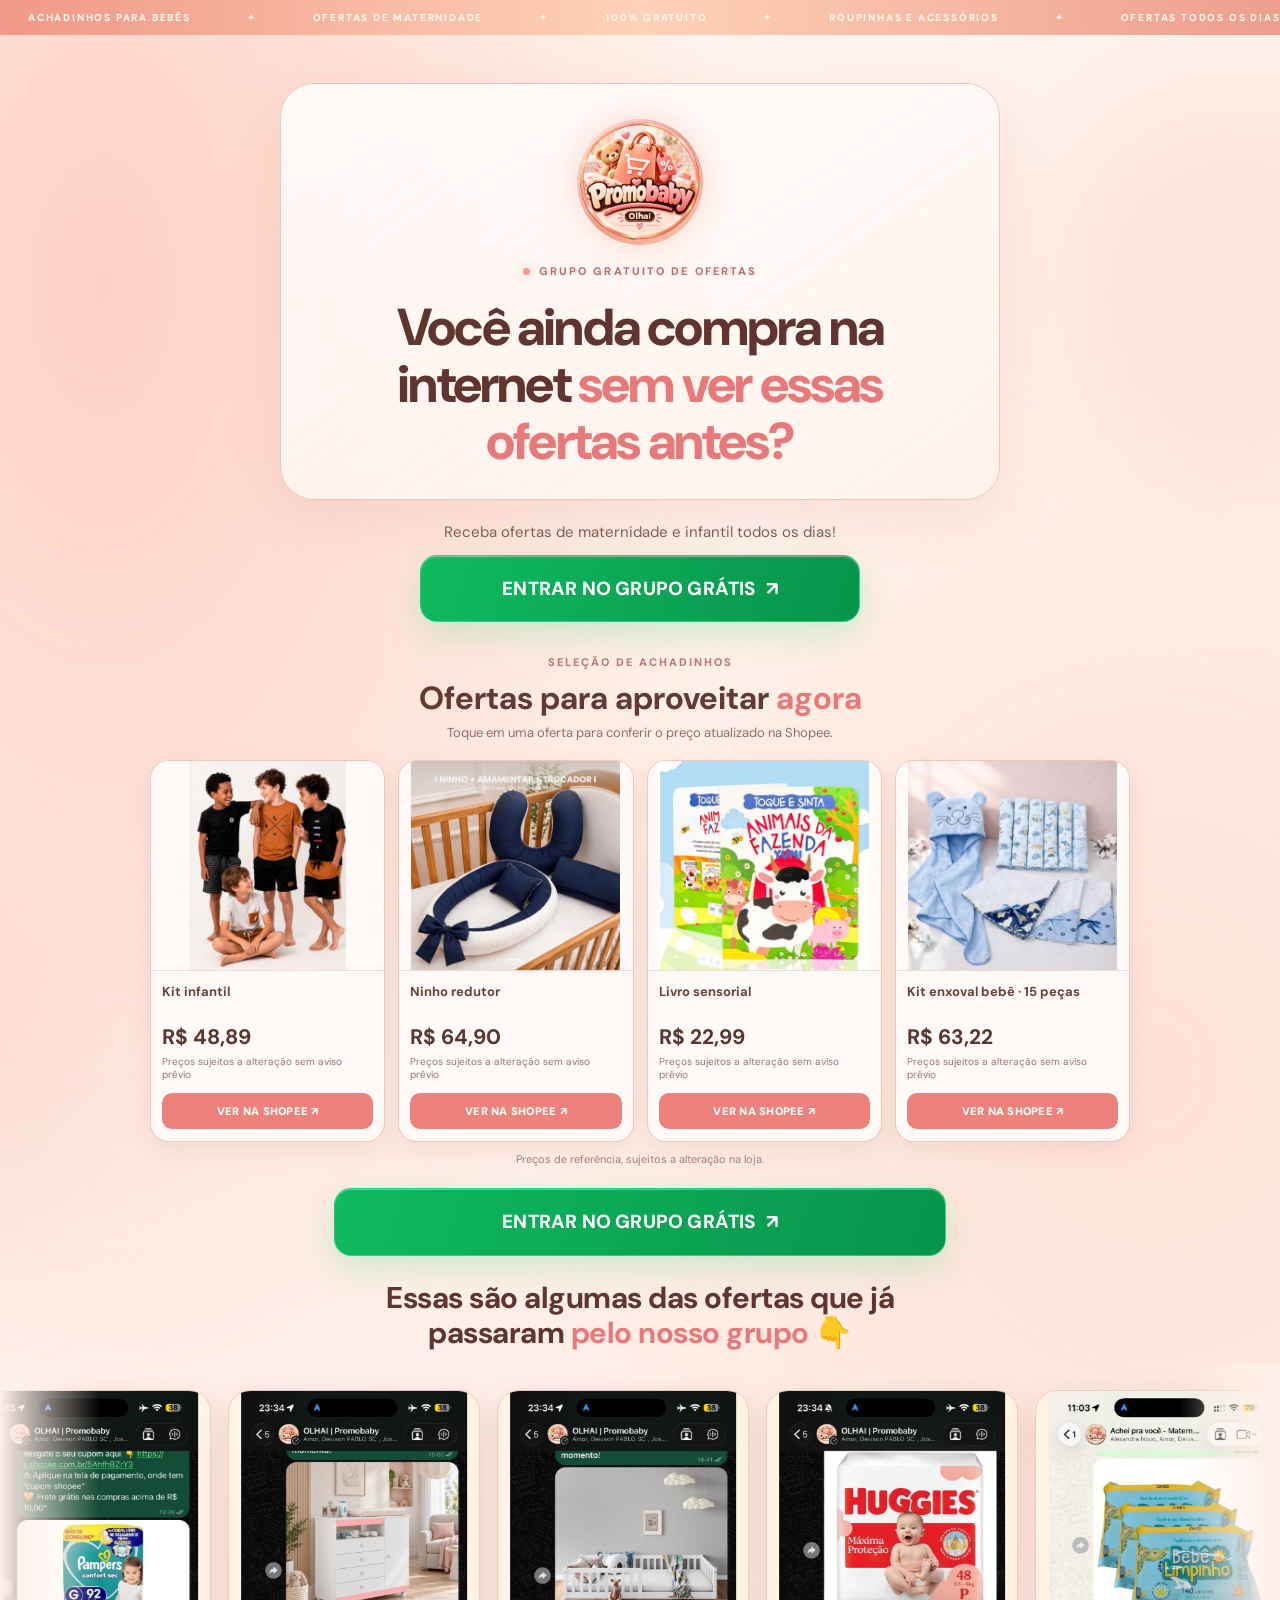
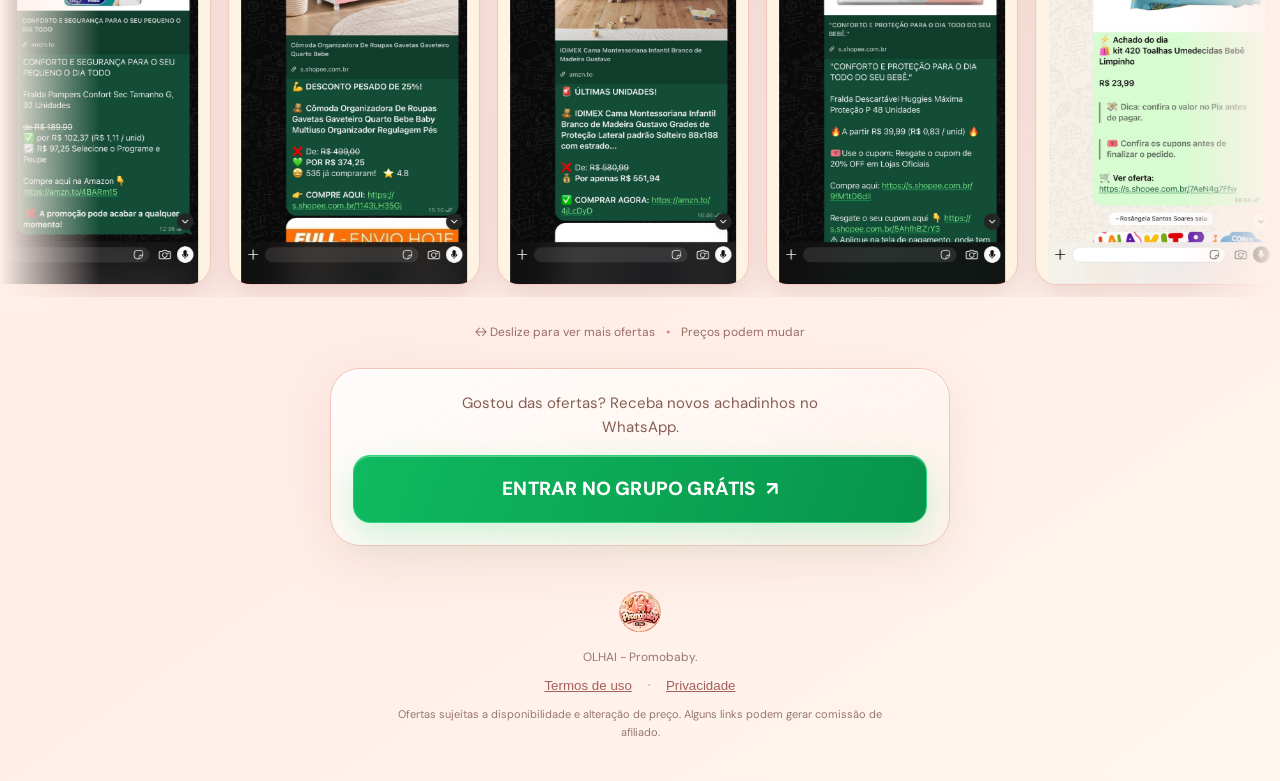
==== commit de083e33: "final" ====
--- a/index.html
+++ b/index.html
@@ -1,4 +1,4 @@
-<!doctype html><html lang="pt-BR"><head><meta charset="utf-8"><meta name="viewport" content="width=device-width, initial-scale=1"><meta name="theme-color" content="#160f0b"><meta name="description" content="OLHAI Promobaby: achadinhos e promoções selecionadas todos os dias no WhatsApp. Grupo 100% gratuito. Você só compra se quiser."><title>OLHAI - Promobaby</title><link rel="icon" href="favicon.png" type="image/png"><link rel="preconnect" href="https://fonts.googleapis.com"><link rel="preconnect" href="https://fonts.gstatic.com" crossorigin><link href="https://fonts.googleapis.com/css2?family=DM+Sans:wght@400;500;600;700;800&display=swap" rel="stylesheet"><link rel="stylesheet" href="style.css?v=20261020botao3"><script defer src="config.js?v=20261014b"></script><script defer src="script.js?v=20261029final15"></script></head><body>
+<!doctype html><html lang="pt-BR"><head><meta charset="utf-8"><meta name="viewport" content="width=device-width, initial-scale=1"><meta name="theme-color" content="#160f0b"><meta name="description" content="OLHAI Promobaby: achadinhos e promoções selecionadas todos os dias no WhatsApp. Grupo 100% gratuito. Você só compra se quiser."><title>OLHAI - Promobaby</title><link rel="icon" href="favicon.png" type="image/png"><link rel="preconnect" href="https://fonts.googleapis.com"><link rel="preconnect" href="https://fonts.gstatic.com" crossorigin><link href="https://fonts.googleapis.com/css2?family=DM+Sans:wght@400;500;600;700;800&display=swap" rel="stylesheet"><link rel="stylesheet" href="style.css?v=20261020botao3"><script defer src="config.js?v=20261029finalpixel3"></script><script defer src="script.js?v=20261029finalpixel3"></script></head><body>
 <div class="ambient ambient-one" aria-hidden="true"></div><div class="ambient ambient-two" aria-hidden="true"></div>
 <div class="ticker" aria-label="Ofertas de maternidade e infantil"><div class="ticker-inner"><div class="ticker-set"><span class="ticker-item">ACHADINHOS PARA BEBÊS</span><span class="ticker-star">✦</span><span class="ticker-item">OFERTAS DE MATERNIDADE</span><span class="ticker-star">✦</span><span class="ticker-item">100% GRATUITO</span><span class="ticker-star">✦</span><span class="ticker-item">ROUPINHAS E ACESSÓRIOS</span><span class="ticker-star">✦</span><span class="ticker-item">OFERTAS TODOS OS DIAS</span><span class="ticker-star">✦</span><span class="ticker-item">VOCÊ COMPRA SE QUISER</span><span class="ticker-star">✦</span></div><div class="ticker-set" aria-hidden="true"><span class="ticker-item">ACHADINHOS PARA BEBÊS</span><span class="ticker-star">✦</span><span class="ticker-item">OFERTAS DE MATERNIDADE</span><span class="ticker-star">✦</span><span class="ticker-item">100% GRATUITO</span><span class="ticker-star">✦</span><span class="ticker-item">ROUPINHAS E ACESSÓRIOS</span><span class="ticker-star">✦</span><span class="ticker-item">OFERTAS TODOS OS DIAS</span><span class="ticker-star">✦</span><span class="ticker-item">VOCÊ COMPRA SE QUISER</span><span class="ticker-star">✦</span></div></div></div>
 <main><section class="hero glass"><div class="logo-wrap"><img class="logo" src="logo.png" alt="Logo OLHAI - Promobaby"></div><div class="eyebrow"><span class="live-dot"></span> GRUPO GRATUITO DE OFERTAS</div><h1>Você ainda compra na internet <em>sem ver essas ofertas antes?</em></h1></section><section class="hero-cta-section" aria-label="Entrar no grupo de maternidade"><p>Receba ofertas de maternidade e infantil todos os dias!</p><a class="cta hero-cta" data-group href="#">ENTRAR NO GRUPO GRÁTIS <span aria-hidden="true">↗</span></a></section><section class="featured-products" aria-labelledby="featured-title"><div class="featured-heading"><span class="featured-kicker">SELEÇÃO DE ACHADINHOS</span><h2 id="featured-title">Ofertas para aproveitar <em>agora</em></h2><p>Toque em uma oferta para conferir o preço atualizado na Shopee.</p></div><div class="featured-grid">
